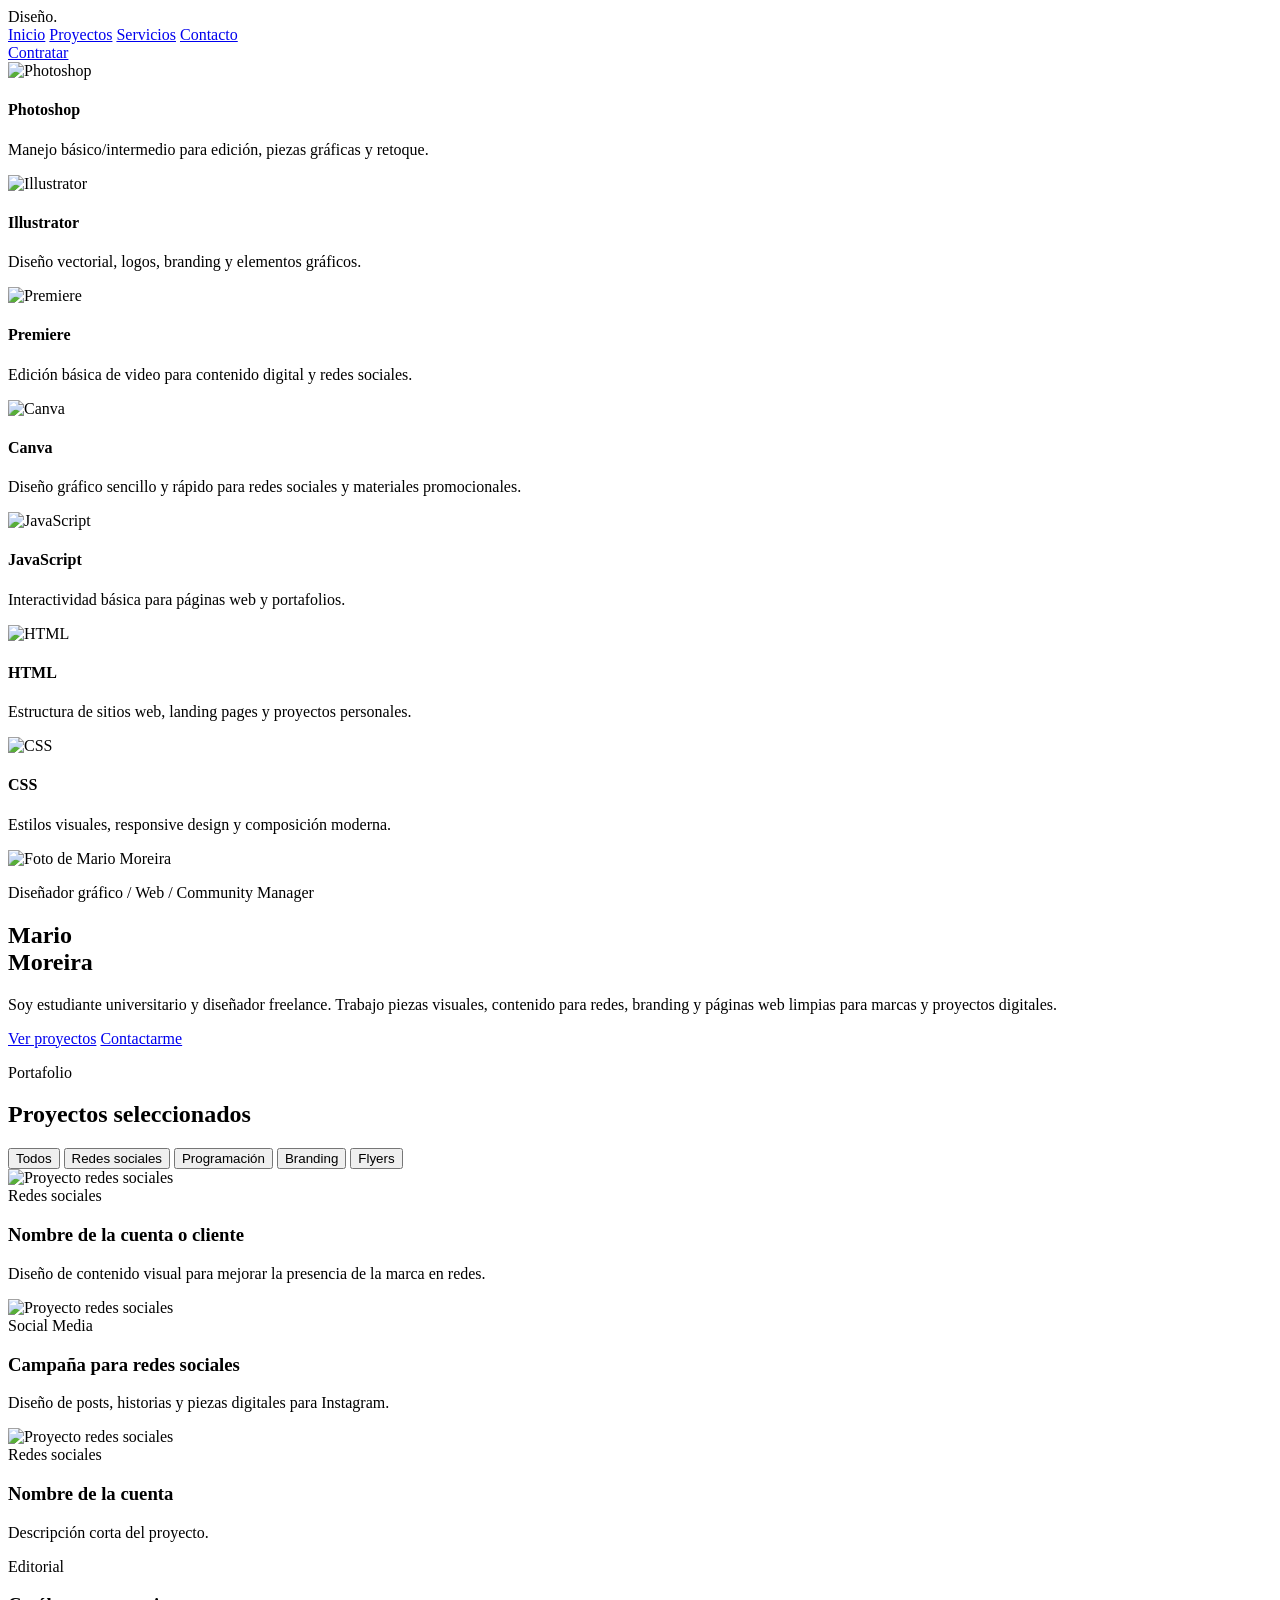
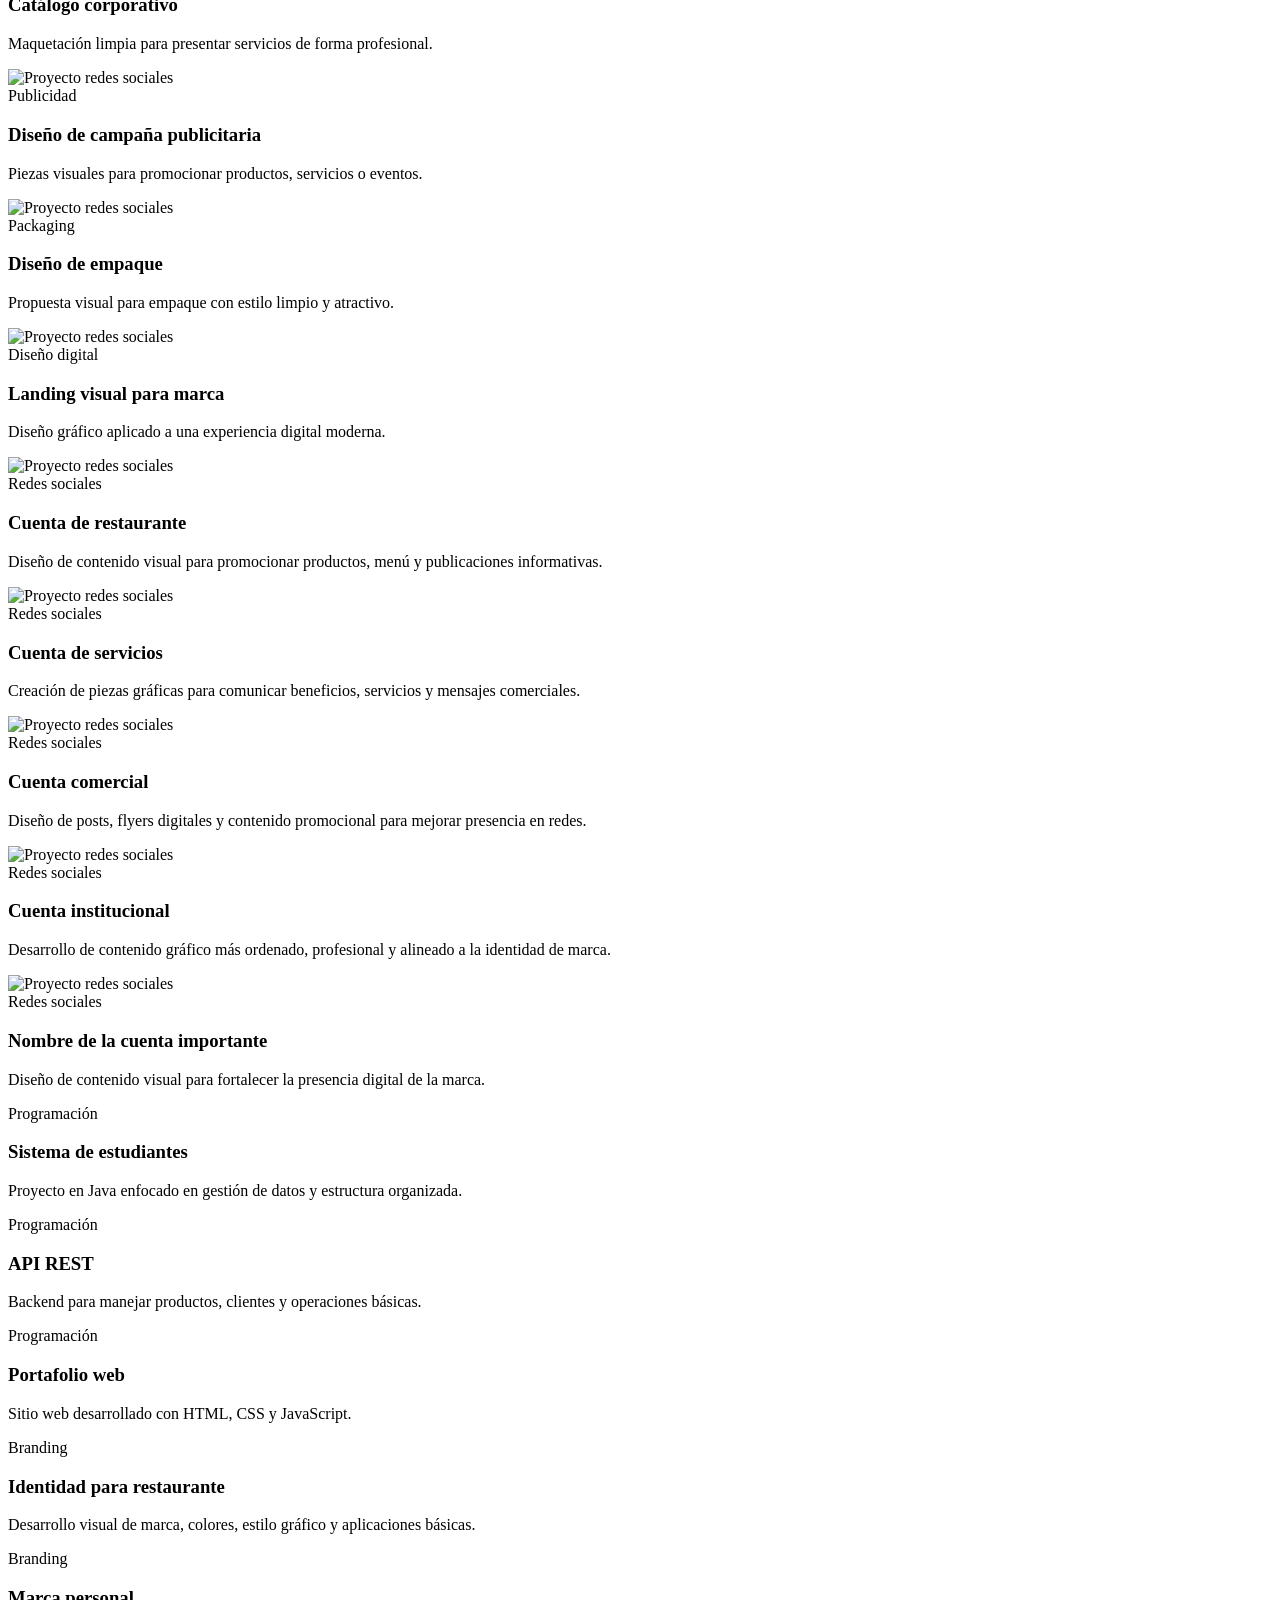
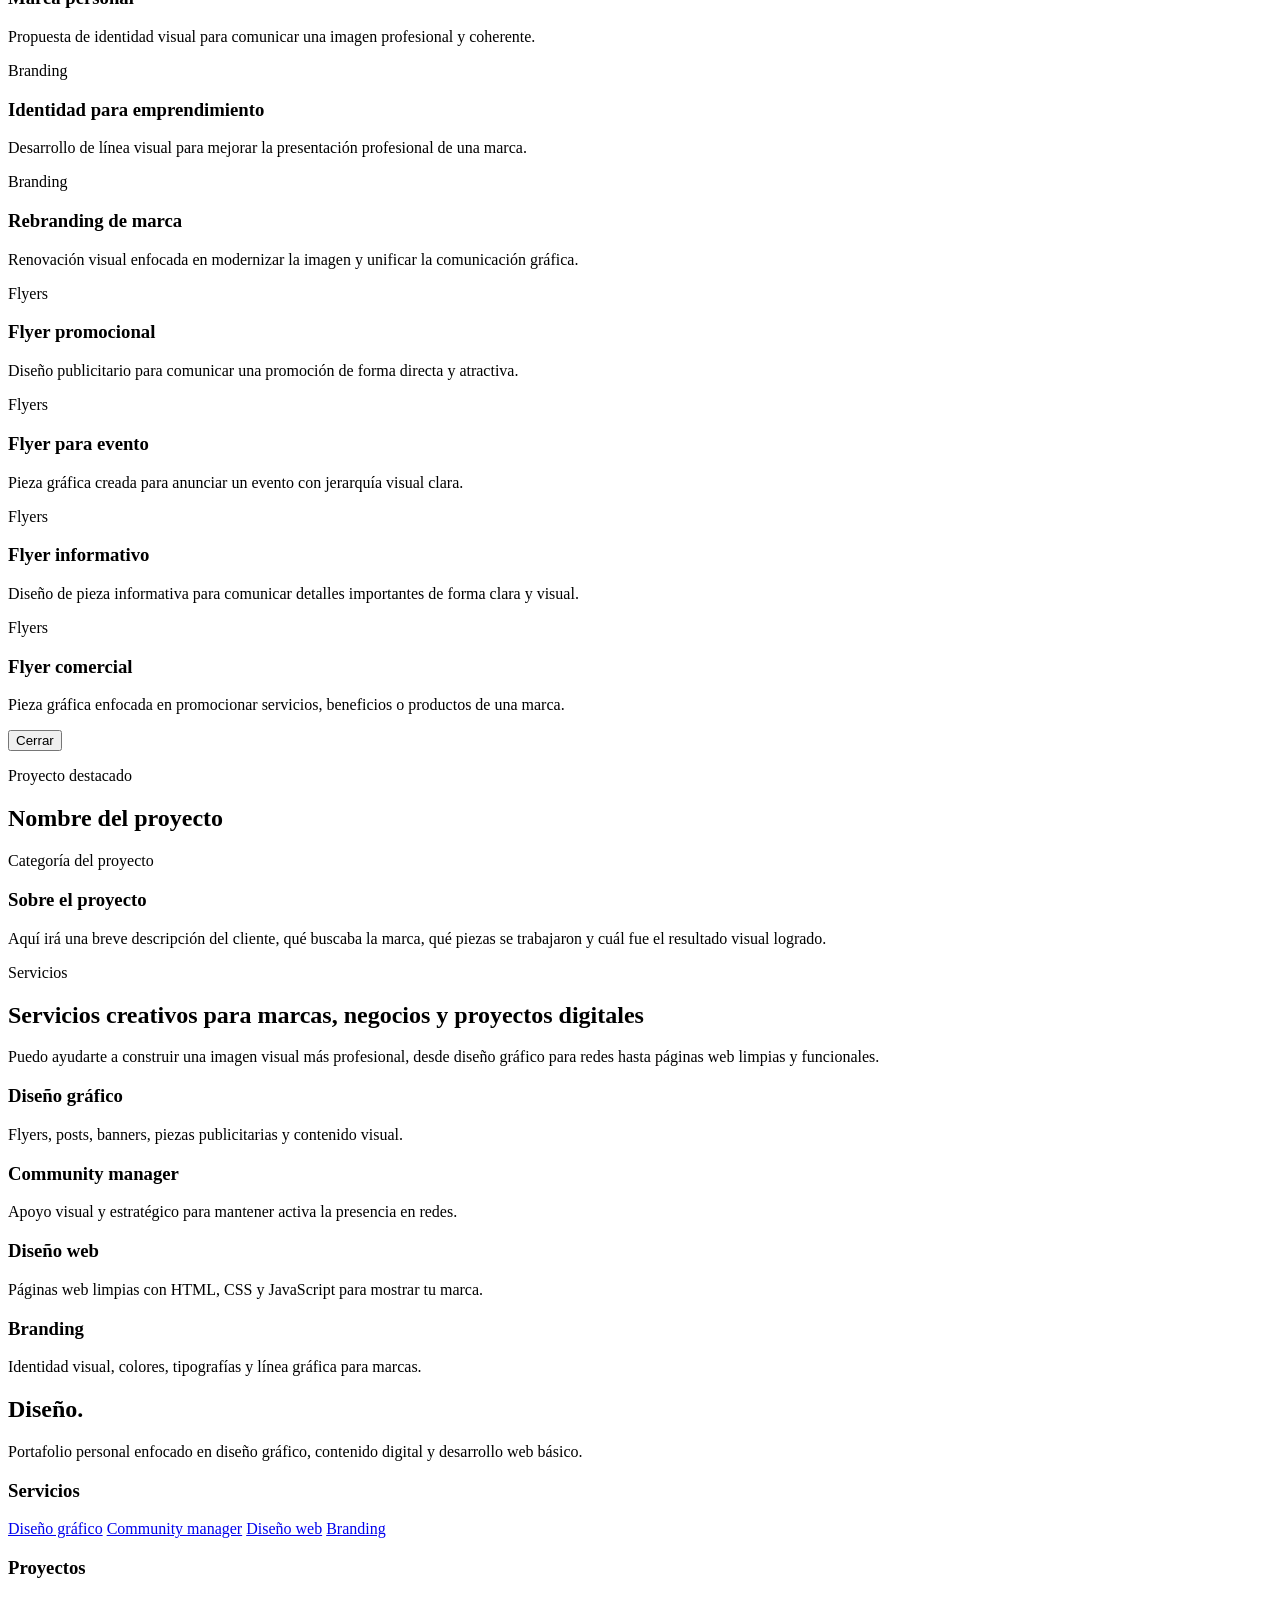
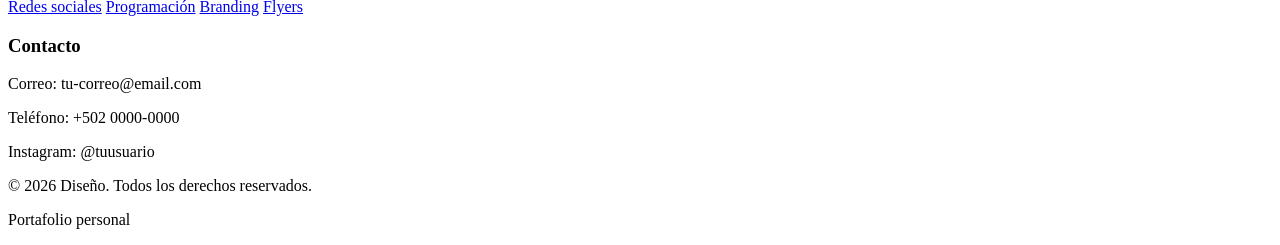
==== index.html @ 8caa77f6 "initial commit" ====
<!DOCTYPE html>
<html lang="es">
<head>
    <meta charset="UTF-8">
    <meta name="viewport" content="width=device-width, initial-scale=1.0">
    <title>Portafolio web</title>

    <!-- Conexión con CSS -->
    <link rel="stylesheet" href="css/style.css">

    <!-- Conexión con JavaScript -->
    <script src="js/script.js" defer></script>
</head>
<body>

   <header class="header">
    <div class="logo">
        Diseño<span>.</span>
    </div>

    <nav class="navbar">
        <a href="#inicio">Inicio</a>
        <a href="#proyectos">Proyectos</a>
        <a href="#servicios">Servicios</a>
        <a href="#contacto">Contacto</a>
    </nav>

    <a href="#contacto" class="header-btn">Contratar</a>
</header>
    </header>

    <main>
      <section class="hero" id="inicio">

    <div class="hero-skills">

        <div class="skill-pill">
            <div class="skill-icon">
    <img src="assets/icons/photoshop_logo.png" alt="Photoshop">
</div>
            <div class="skill-info">
                <h4>Photoshop</h4>
                <p>Manejo básico/intermedio para edición, piezas gráficas y retoque.</p>
            </div>
        </div>

        <div class="skill-pill">
            <div class="skill-icon">
    <img src="assets/icons/logo_illustrator.png" alt="Illustrator">
</div>
            <div class="skill-info">
                <h4>Illustrator</h4>
                <p>Diseño vectorial, logos, branding y elementos gráficos.</p>
            </div>
        </div>

        <div class="skill-pill">
            <div class="skill-icon">
    <img src="assets/icons/premier_pro_logo.png" alt="Premiere">
</div>
            <div class="skill-info">
                <h4>Premiere</h4>
                <p>Edición básica de video para contenido digital y redes sociales.</p>
            </div>
        </div>

        <div class="skill-pill">
            <div class="skill-icon">
    <img src="assets/icons/canva_logo.png" alt="Canva">
</div>
            <div class="skill-info">
                <h4>Canva</h4>
                <p>Diseño gráfico sencillo y rápido para redes sociales y materiales promocionales.</p>
            </div>
        </div>

        <div class="skill-pill">
            <div class="skill-icon">
    <img src="assets/icons/javascript_logo.png" alt="JavaScript">
</div>
            <div class="skill-info">
                <h4>JavaScript</h4>
                <p>Interactividad básica para páginas web y portafolios.</p>
            </div>
        </div>

        <div class="skill-pill">
            <div class="skill-icon">
    <img src="assets/icons/html_logo.png" alt="HTML">
</div>
            <div class="skill-info">
                <h4>HTML</h4>
                <p>Estructura de sitios web, landing pages y proyectos personales.</p>
            </div>
        </div>

        <div class="skill-pill">
            <div class="skill-icon">
    <img src="assets/icons/css_logo.png" alt="CSS">
</div>
            <div class="skill-info">
                <h4>CSS</h4>
                <p>Estilos visuales, responsive design y composición moderna.</p>
            </div>
        </div>

    </div>

    <div class="hero-image-placeholder">
    <img src="assets//icons/images/mario.png" alt="Foto de Mario Moreira" class="hero-photo">
</div>
    </div>

    <div class="hero-content">
        <p class="hero-label">Diseñador gráfico / Web / Community Manager</p>

        <h1>
            Mario <br>
            Moreira
        </h1>

        <p>
            Soy estudiante universitario y diseñador freelance. Trabajo piezas visuales,
            contenido para redes, branding y páginas web limpias para marcas y proyectos digitales.
        </p>

        <div class="hero-buttons">
            <a href="#proyectos" class="btn btn-primary">Ver proyectos</a>
            <a href="#contacto" class="btn btn-secondary">Contactarme</a>
        </div>
    </div>

</section>

        <!-- SECCIÓN DE PROYECTOS -->
         <section class="projects-section" id="proyectos">

    <div class="section-header">
        <p class="section-subtitle">Portafolio</p>
        <h2>Proyectos seleccionados</h2>
    </div>

    <!-- AQUÍ VA EL CINCHO DE FILTROS -->
    <div class="projects-filters">
        <button class="filter-btn active" data-filter="todos">Todos</button>
        <button class="filter-btn" data-filter="redes">Redes sociales</button>
        <button class="filter-btn" data-filter="programacion">Programación</button>
        <button class="filter-btn" data-filter="branding">Branding</button>
        <button class="filter-btn" data-filter="flyers">Flyers</button>
    </div>
        <!-- aquí siguen tus project-card -->
    <div class="projects-grid">

     <article class="project-card" data-category="redes" data-project="proyecto1">
    <div class="project-image">
        <img src="Assets/icons/proyecto1/cover.png" alt="Proyecto redes sociales">
    </div>

    <div class="project-info">
        <span>Redes sociales</span>
        <h3>Nombre de la cuenta o cliente</h3>
        <p>
            Diseño de contenido visual para mejorar la presencia de la marca en redes.
        </p>
    </div>
</article>

        <article class="project-card" data-category="redes" data-project="proyecto2">
            <div class="project-image">
<img src="Assets/icons/proyecto2/cover1.png" alt="Proyecto redes sociales">
            </div>

            <div class="project-info">
                <span>Social Media</span>
                <h3>Campaña para redes sociales</h3>
                <p>
                    Diseño de posts, historias y piezas digitales para Instagram.
                </p>
            </div>
        </article>

        <article class="project-card" data-category="redes" data-project="proyecto3">
            <div class="project-image"> <article class="project-card" data-category="redes" data-project="proyecto3">
    <div class="project-image">
        <img src="Assets/icons/proyecto3/cover.jpeg" alt="Proyecto redes sociales">
    </div>

    <div class="project-info">
        <span>Redes sociales</span>
        <h3>Nombre de la cuenta</h3>
        <p>
            Descripción corta del proyecto.
        </p>
    </div>
</article></div>

            <div class="project-info">
                <span>Editorial</span>
                <h3>Catálogo corporativo</h3>
                <p>
                    Maquetación limpia para presentar servicios de forma profesional.
                </p>
            </div>
        </article>

        <article class="project-card" data-category="redes" data-project="proyecto4">
            <div class="project-image">
                <img src="Assets/icons/proyecto4/cover.png" alt="Proyecto redes sociales">
            </div>

            <div class="project-info">
                <span>Publicidad</span>
                <h3>Diseño de campaña publicitaria</h3>
                <p>
                    Piezas visuales para promocionar productos, servicios o eventos.
                </p>
            </div>
        </article>

        <article class="project-card" data-category="redes" data-project="proyecto5">
            <div class="project-image">
                    <img src="Assets/icons/proyecto5/cover.png" alt="Proyecto redes sociales">
            </div>

            <div class="project-info">
                <span>Packaging</span>
                <h3>Diseño de empaque</h3>
                <p>
                    Propuesta visual para empaque con estilo limpio y atractivo.
                </p>
            </div>
        </article>

        <article class="project-card" data-category="redes" data-project="proyecto6">
            <div class="project-image">
                <img src="Assets/icons/proyecto6/cover.png" alt="Proyecto redes sociales">
            </div>

            <div class="project-info">
                <span>Diseño digital</span>
                <h3>Landing visual para marca</h3>
                <p>
                    Diseño gráfico aplicado a una experiencia digital moderna.
                </p>
            </div>
        </article>
        <!-- MÁS CARDS DE REDES SOCIALES -->

<article class="project-card" data-category="redes" data-project="proyecto14">
    <div class="project-image">
         <img src="Assets/icons/proyecto14/cover.png" alt="Proyecto redes sociales">
    </div>

    <div class="project-info">
        <span>Redes sociales</span>
        <h3>Cuenta de restaurante</h3>
        <p>
            Diseño de contenido visual para promocionar productos, menú y publicaciones informativas.
        </p>
    </div>
</article>

<article class="project-card" data-category="redes" data-project="proyecto15">
    <div class="project-image">
         <img src="Assets/icons/proyecto15/cover.png" alt="Proyecto redes sociales">
    </div>

    <div class="project-info">
        <span>Redes sociales</span>
        <h3>Cuenta de servicios</h3>
        <p>
            Creación de piezas gráficas para comunicar beneficios, servicios y mensajes comerciales.
        </p>
    </div>
</article>

<article class="project-card" data-category="redes" data-project="proyecto16">
    <div class="project-image">
        <img src="Assets/icons/proyecto16/cover.png" alt="Proyecto redes sociales">
    </div>

    <div class="project-info">
        <span>Redes sociales</span>
        <h3>Cuenta comercial</h3>
        <p>
            Diseño de posts, flyers digitales y contenido promocional para mejorar presencia en redes.
        </p>
    </div>
</article>

<article class="project-card" data-category="redes" data-project="proyecto17">
    <div class="project-image">
          <img src="Assets/icons/proyecto17/cover.PNG" alt="Proyecto redes sociales">
    </div>

    <div class="project-info">
        <span>Redes sociales</span>
        <h3>Cuenta institucional</h3>
        <p>
            Desarrollo de contenido gráfico más ordenado, profesional y alineado a la identidad de marca.
        </p>
    </div>
</article>
<article class="project-card" data-category="redes" data-project="proyecto22">
    <div class="project-image">
        <img src="Assets/icons/proyecto22/cover.png" alt="Proyecto redes sociales">
    </div>

    <div class="project-info">
        <span>Redes sociales</span>
        <h3>Nombre de la cuenta importante</h3>
        <p>
            Diseño de contenido visual para fortalecer la presencia digital de la marca.
        </p>
    </div>
</article>
                <!-- AQUÍ VAN LAS CARDS DE PROGRAMACIÓN -->
<article class="project-card" data-category="programacion" data-project="proyecto7">
    <div class="project-image"></div>

    <div class="project-info">
        <span>Programación</span>
        <h3>Sistema de estudiantes</h3>
        <p>
            Proyecto en Java enfocado en gestión de datos y estructura organizada.
        </p>
        
    </div>
</article>

<article class="project-card" data-category="programacion" data-project="proyecto8">
    <div class="project-image"></div>

    <div class="project-info">
        <span>Programación</span>
        <h3>API REST</h3>
        <p>
            Backend para manejar productos, clientes y operaciones básicas.
        </p>
    </div>
</article>
<article class="project-card" data-category="programacion" data-project="proyecto9">
    <div class="project-image"></div>

    <div class="project-info">
        <span>Programación</span>
        <h3>Portafolio web</h3>
        <p>
            Sitio web desarrollado con HTML, CSS y JavaScript.
        </p>
    </div>
</article>
<!-- AQUÍ VAN LAS CARDS DE BRANDING -->

<article class="project-card" data-category="branding" data-project="proyecto10">
    <div class="project-image"></div>

    <div class="project-info">
        <span>Branding</span>
        <h3>Identidad para restaurante</h3>
        <p>
            Desarrollo visual de marca, colores, estilo gráfico y aplicaciones básicas.
        </p>
    </div>
</article>

<article class="project-card" data-category="branding" data-project="proyecto11">
    <div class="project-image"></div>

    <div class="project-info">
        <span>Branding</span>
        <h3>Marca personal</h3>
        <p>
            Propuesta de identidad visual para comunicar una imagen profesional y coherente.
        </p>
    </div>
</article>
<article class="project-card" data-category="branding" data-project="proyecto18">
    <div class="project-image"></div>

    <div class="project-info">
        <span>Branding</span>
        <h3>Identidad para emprendimiento</h3>
        <p>
            Desarrollo de línea visual para mejorar la presentación profesional de una marca.
        </p>
    </div>
</article>

<article class="project-card" data-category="branding" data-project="proyecto19">
    <div class="project-image"></div>

    <div class="project-info">
        <span>Branding</span>
        <h3>Rebranding de marca</h3>
        <p>
            Renovación visual enfocada en modernizar la imagen y unificar la comunicación gráfica.
        </p>
    </div>
</article>
<!-- AQUÍ VAN LAS CARDS DE FLYERS -->
<article class="project-card" data-category="flyers" data-project="proyecto12">
    <div class="project-image"></div>

    <div class="project-info">
        <span>Flyers</span>
        <h3>Flyer promocional</h3>
        <p>
            Diseño publicitario para comunicar una promoción de forma directa y atractiva.
        </p>
    </div>
</article>

<article class="project-card" data-category="flyers" data-project="proyecto13">
    <div class="project-image"></div>

    <div class="project-info">
        <span>Flyers</span>
        <h3>Flyer para evento</h3>
        <p>
            Pieza gráfica creada para anunciar un evento con jerarquía visual clara.
        </p>
    </div>
</article>
<article class="project-card" data-category="flyers" data-project="proyecto20">
    <div class="project-image"></div>

    <div class="project-info">
        <span>Flyers</span>
        <h3>Flyer informativo</h3>
        <p>
            Diseño de pieza informativa para comunicar detalles importantes de forma clara y visual.
        </p>
    </div>
</article>

<article class="project-card" data-category="flyers" data-project="proyecto21">
    <div class="project-image"></div>

    <div class="project-info">
        <span>Flyers</span>
        <h3>Flyer comercial</h3>
        <p>
            Pieza gráfica enfocada en promocionar servicios, beneficios o productos de una marca.
        </p>
    </div>
</article>
    </div>
</section>

<!-- VENTANA EXPANDIDA DEL PROYECTO -->
<section class="project-modal" id="projectModal">

    <div class="modal-content">

        <button class="close-modal" id="closeModal">Cerrar</button>

        <div class="modal-header">
            <p class="section-subtitle">Proyecto destacado</p>
            <h2 id="modalTitle">Nombre del proyecto</h2>
            <p id="modalCategory">Categoría del proyecto</p>
        </div>

        <div class="modal-description">
            <h3>Sobre el proyecto</h3>
            <p id="modalText">
                Aquí irá una breve descripción del cliente, qué buscaba la marca,
                qué piezas se trabajaron y cuál fue el resultado visual logrado.
            </p>
        </div>

       <div class="modal-gallery" id="modalGallery"></div>

    </div>

</section>
<!-- SECCIÓN SERVICIOS -->
<section class="services-section" id="servicios">

    <div class="services-content">
        <p class="section-subtitle">Servicios</p>

        <h2>
            Servicios creativos para marcas,
            negocios y proyectos digitales
        </h2>

        <p class="services-description">
            Puedo ayudarte a construir una imagen visual más profesional,
            desde diseño gráfico para redes hasta páginas web limpias y funcionales.
        </p>

        <div class="services-list">

            <div class="service-option">
                <h3>Diseño gráfico</h3>
                <p>Flyers, posts, banners, piezas publicitarias y contenido visual.</p>
            </div>

            <div class="service-option">
                <h3>Community manager</h3>
                <p>Apoyo visual y estratégico para mantener activa la presencia en redes.</p>
            </div>

            <div class="service-option">
                <h3>Diseño web</h3>
                <p>Páginas web limpias con HTML, CSS y JavaScript para mostrar tu marca.</p>
            </div>

            <div class="service-option">
                <h3>Branding</h3>
                <p>Identidad visual, colores, tipografías y línea gráfica para marcas.</p>
            </div>

        </div>

    </div>

</section>
    </main>

<!-- FOOTER / CONTACTO -->
<footer class="footer" id="contacto">

    <div class="footer-content">

        <div class="footer-brand">
            <h2>Diseño<span>.</span></h2>
            <p>
                Portafolio personal enfocado en diseño gráfico,
                contenido digital y desarrollo web básico.
            </p>
        </div>

        <div class="footer-column">
            <h3>Servicios</h3>
            <a href="#servicios">Diseño gráfico</a>
            <a href="#servicios">Community manager</a>
            <a href="#servicios">Diseño web</a>
            <a href="#servicios">Branding</a>
        </div>

        <div class="footer-column">
            <h3>Proyectos</h3>
            <a href="#proyectos">Redes sociales</a>
            <a href="#proyectos">Programación</a>
            <a href="#proyectos">Branding</a>
            <a href="#proyectos">Flyers</a>
        </div>

        <div class="footer-column">
            <h3>Contacto</h3>
            <p>Correo: tu-correo@email.com</p>
            <p>Teléfono: +502 0000-0000</p>
            <p>Instagram: @tuusuario</p>
        </div>

    </div>

    <div class="footer-bottom">
        <p>© 2026 Diseño. Todos los derechos reservados.</p>
        <p>Portafolio personal</p>
    </div>

</footer>
</body>
</html>
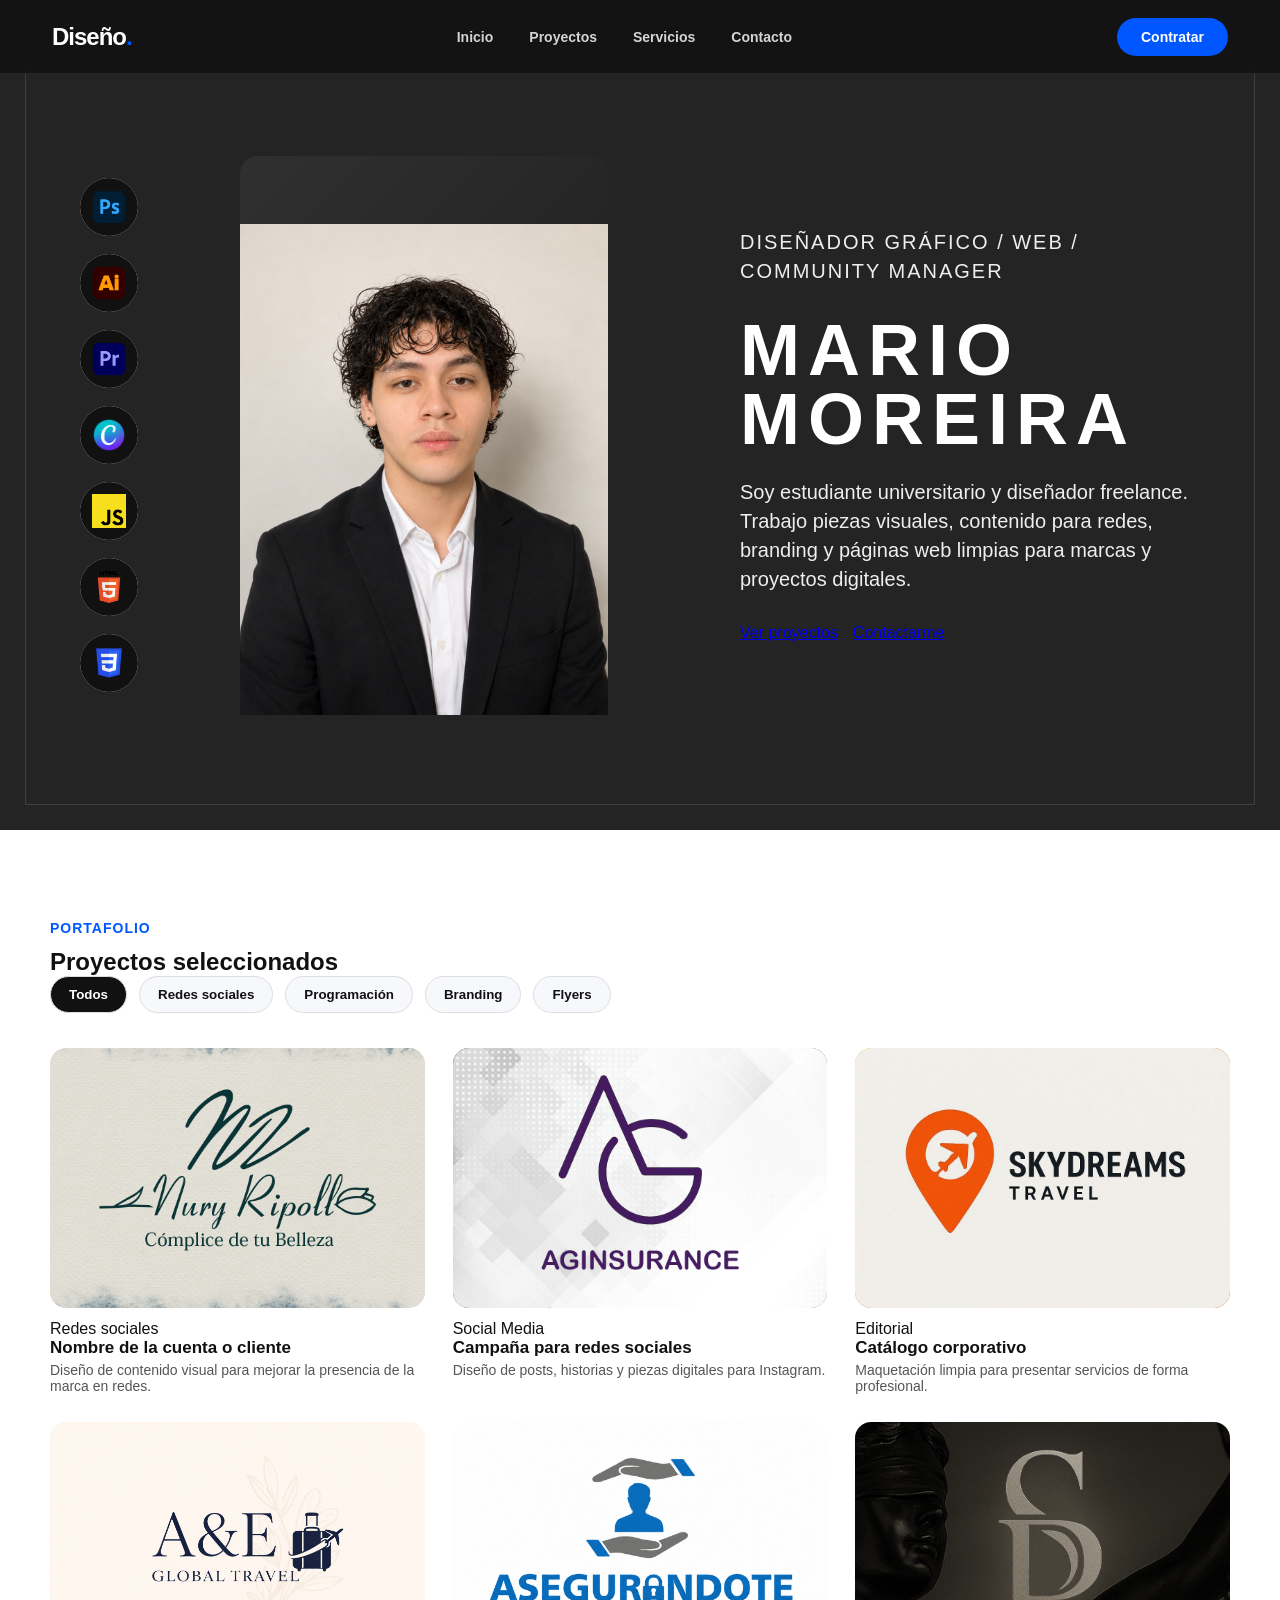
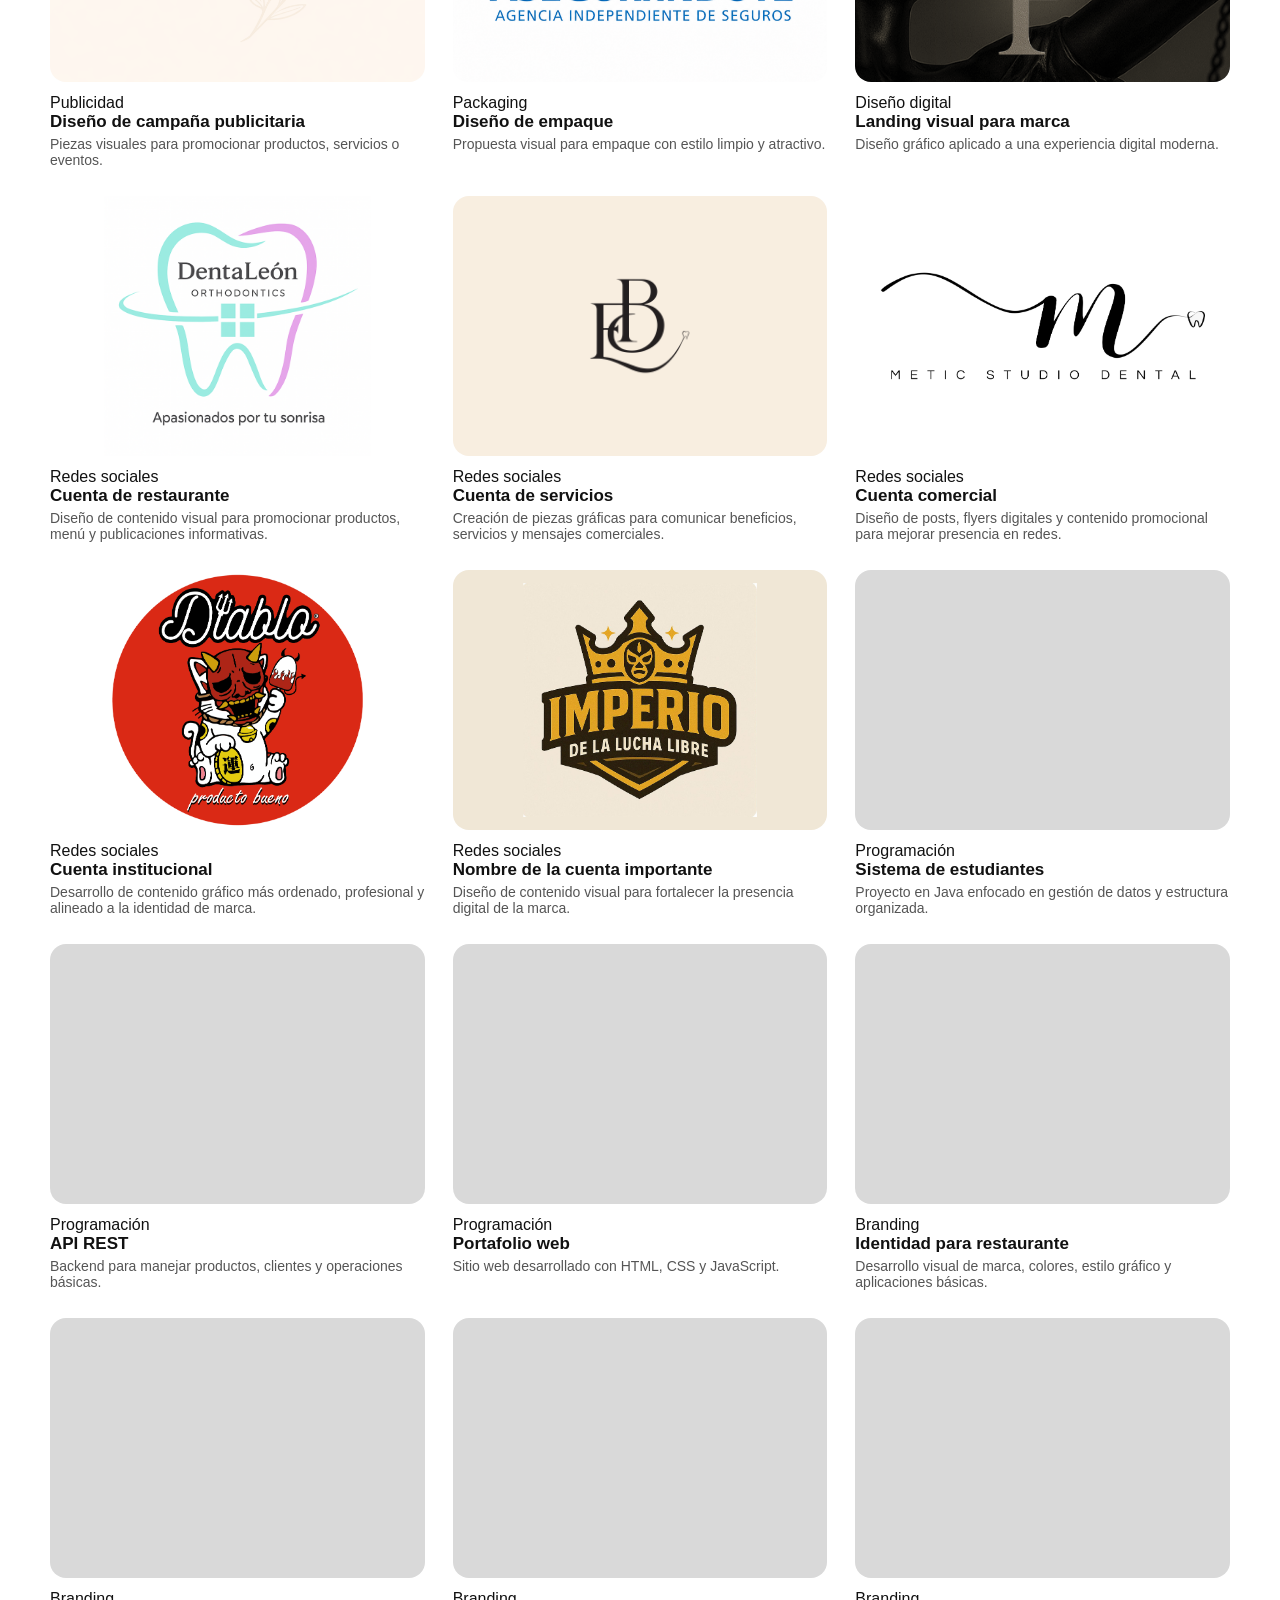
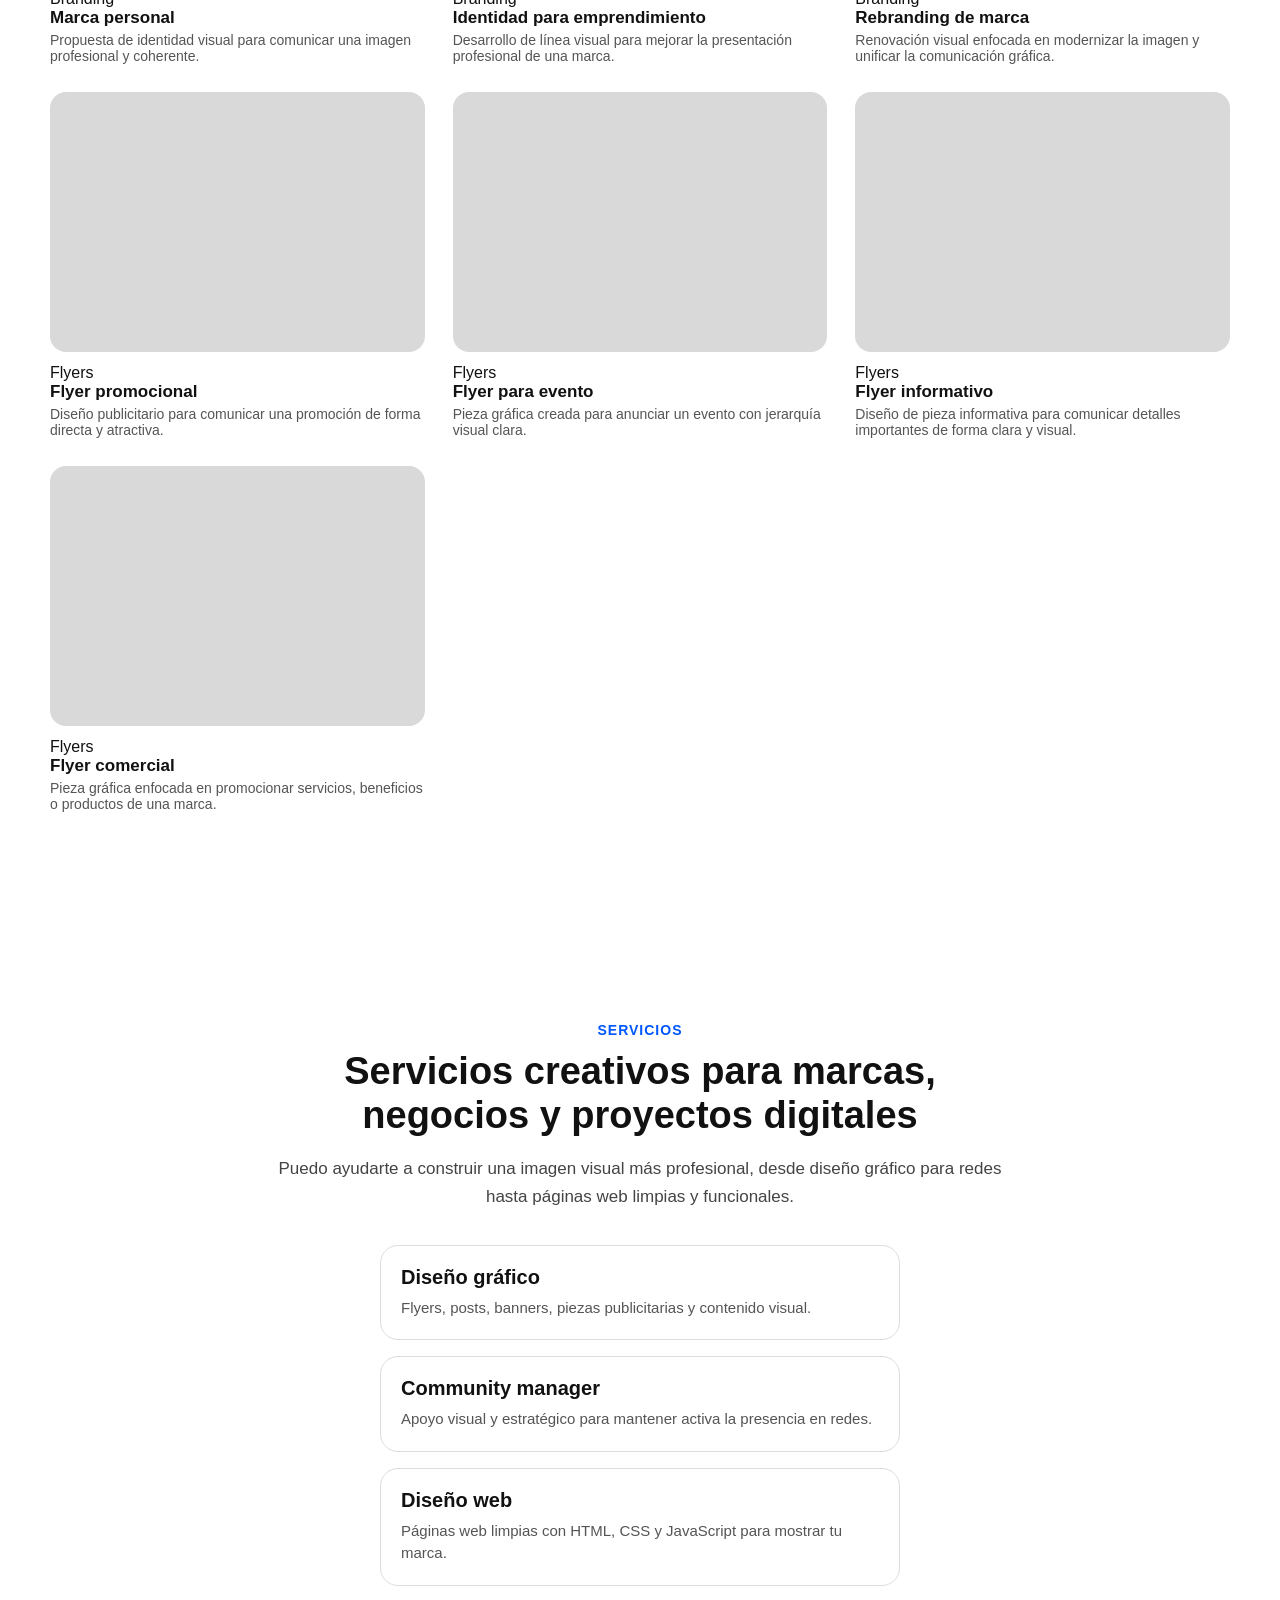
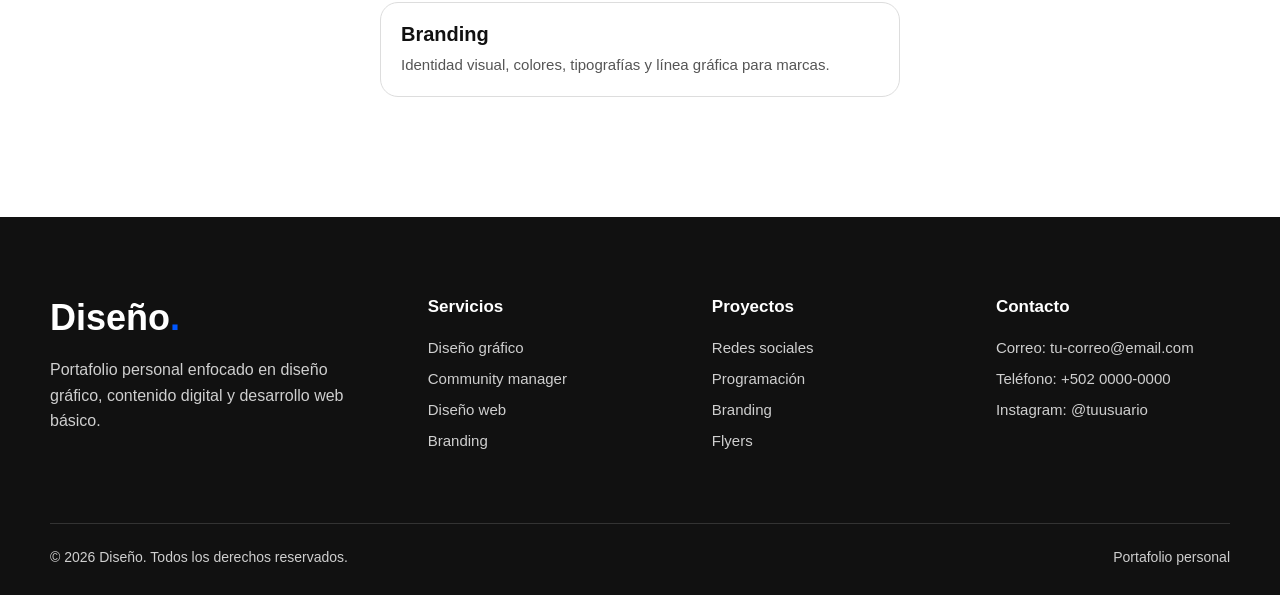
==== commit 42c76402: "Corregir rutas de Assets en index.html" ====
--- a/index.html
+++ b/index.html
@@ -36,7 +36,7 @@
 
         <div class="skill-pill">
             <div class="skill-icon">
-    <img src="assets/icons/photoshop_logo.png" alt="Photoshop">
+    <img src="Assets/icons/photoshop_logo.png" alt="Photoshop">
 </div>
             <div class="skill-info">
                 <h4>Photoshop</h4>
@@ -46,7 +46,7 @@
 
         <div class="skill-pill">
             <div class="skill-icon">
-    <img src="assets/icons/logo_illustrator.png" alt="Illustrator">
+    <img src="Assets/icons/logo_illustrator.png" alt="Illustrator">
 </div>
             <div class="skill-info">
                 <h4>Illustrator</h4>
@@ -56,7 +56,7 @@
 
         <div class="skill-pill">
             <div class="skill-icon">
-    <img src="assets/icons/premier_pro_logo.png" alt="Premiere">
+    <img src="Assets/icons/premier_pro_logo.png" alt="Premiere">
 </div>
             <div class="skill-info">
                 <h4>Premiere</h4>
@@ -66,7 +66,7 @@
 
         <div class="skill-pill">
             <div class="skill-icon">
-    <img src="assets/icons/canva_logo.png" alt="Canva">
+    <img src="Assets/icons/canva_logo.png" alt="Canva">
 </div>
             <div class="skill-info">
                 <h4>Canva</h4>
@@ -76,7 +76,7 @@
 
         <div class="skill-pill">
             <div class="skill-icon">
-    <img src="assets/icons/javascript_logo.png" alt="JavaScript">
+    <img src="Assets/icons/javascript_logo.png" alt="JavaScript">
 </div>
             <div class="skill-info">
                 <h4>JavaScript</h4>
@@ -86,7 +86,7 @@
 
         <div class="skill-pill">
             <div class="skill-icon">
-    <img src="assets/icons/html_logo.png" alt="HTML">
+    <img src="Assets/icons/html_logo.png" alt="HTML">
 </div>
             <div class="skill-info">
                 <h4>HTML</h4>
@@ -96,7 +96,7 @@
 
         <div class="skill-pill">
             <div class="skill-icon">
-    <img src="assets/icons/css_logo.png" alt="CSS">
+    <img src="Assets/icons/css_logo.png" alt="CSS">
 </div>
             <div class="skill-info">
                 <h4>CSS</h4>
@@ -107,7 +107,7 @@
     </div>
 
     <div class="hero-image-placeholder">
-    <img src="assets//icons/images/mario.png" alt="Foto de Mario Moreira" class="hero-photo">
+    <img src="Assets/icons/images/mario.png" alt="Foto de Mario Moreira" class="hero-photo">
 </div>
     </div>
 
--- a/css/style.css
+++ b/css/style.css
@@ -0,0 +1,886 @@
+* {
+    margin: 0;
+    padding: 0;
+    box-sizing: border-box;
+}
+
+body {
+    font-family: Arial, Helvetica, sans-serif;
+    background-color: #f7f8fb;
+    color: #111111;
+}
+
+/* HEADER */
+
+.header {
+    width: 100%;
+    height: 74px;
+
+    position: fixed;
+    top: 0;
+    left: 0;
+    z-index: 1000;
+
+    display: flex;
+    align-items: center;
+    justify-content: space-between;
+
+    padding: 0 52px;
+
+    background-color: rgba(17, 17, 17, 0.82);
+    backdrop-filter: blur(14px);
+    border-bottom: 1px solid rgba(255, 255, 255, 0.08);
+}
+
+.logo {
+    font-size: 24px;
+    font-weight: 900;
+    color: #ffffff;
+    letter-spacing: -1px;
+}
+
+.logo span {
+    color: #0057ff;
+}
+
+.navbar {
+    display: flex;
+    align-items: center;
+    gap: 36px;
+}
+
+.navbar a {
+    text-decoration: none;
+    color: #ffffff;
+    font-size: 14px;
+    font-weight: 700;
+    opacity: 0.82;
+    transition: 0.25s ease;
+}
+
+.navbar a:hover {
+    opacity: 1;
+    color: #0057ff;
+}
+
+.header-btn {
+    text-decoration: none;
+    background-color: #0057ff;
+    color: white;
+
+    padding: 11px 24px;
+    border-radius: 999px;
+
+    font-size: 14px;
+    font-weight: 800;
+
+    transition: 0.25s ease;
+}
+
+.header-btn:hover {
+    background-color: #ffffff;
+    color: #111111;
+}
+
+/* HERO SECTION */
+
+.hero {
+    min-height: calc(100vh - 70px);
+    background-color: #242424;
+    color: white;
+
+    display: grid;
+    grid-template-columns: 120px 1fr 1fr;
+    align-items: center;
+    gap: 40px;
+
+    padding: 110px 80px 70px;
+    position: relative;
+    overflow: hidden;
+}
+
+.hero::before {
+    content: "";
+    position: absolute;
+    inset: 25px;
+    border: 1px solid rgba(255, 255, 255, 0.12);
+    pointer-events: none;
+}
+
+.hero-skills {
+    display: flex;
+    flex-direction: column;
+    gap: 18px;
+    z-index: 10;
+    position: relative;
+}
+
+.skill-pill {
+    width: 58px;
+    height: 58px;
+    border-radius: 40px;
+    background-color: #8b8b8b;
+
+    display: flex;
+    align-items: center;
+    overflow: hidden;
+
+    transition: 0.35s ease;
+    cursor: pointer;
+
+    position: relative;
+    z-index: 20;
+}
+
+.skill-pill:hover {
+    width: 340px;
+    height: 58px;
+    background-color: #9a9a9a;
+}
+
+.skill-icon {
+    min-width: 58px;
+    height: 58px;
+    border-radius: 50%;
+
+    display: flex;
+    align-items: center;
+    justify-content: center;
+
+    background-color: #1b1b1b;
+    color: #0057ff;
+    font-weight: 900;
+    font-size: 17px;
+}
+
+.skill-info {
+    width: 250px;
+    height: 58px;
+    padding: 0 16px;
+
+    display: flex;
+    flex-direction: column;
+    justify-content: center;
+
+    opacity: 0;
+    transition: 0.25s ease;
+}
+
+.skill-pill:hover .skill-info {
+    opacity: 1;
+}
+
+
+.skill-info h4 {
+    font-size: 13px;
+    margin-bottom: 2px;
+    color: white;
+    line-height: 1;
+}
+
+.skill-info p {
+    font-size: 11px;
+    color: #eeeeee;
+    line-height: 1.15;
+    margin: 0;
+
+    display: -webkit-box;
+    line-clamp: 2;
+    -webkit-line-clamp: 2;
+    -webkit-box-orient: vertical;
+    overflow: hidden;
+}
+
+.hero-image-box {
+    z-index: 1;
+    height: 560px;
+    display: flex;
+    align-items: flex-end;
+    justify-content: center;
+    border-left: 2px solid rgba(255, 255, 255, 0.25);
+    border-right: 2px solid rgba(255, 255, 255, 0.25);
+}
+
+.hero-image-placeholder {
+    width: 80%;
+    height: 86%;
+    background: linear-gradient(135deg, #303030, #181818);
+    border-radius: 18px 18px 0 0;
+
+    display: flex;
+    align-items: flex-end;
+    justify-content: center;
+
+    overflow: hidden;
+    position: relative;
+}
+
+.hero-photo {
+    width: 100%;
+    height: 100%;
+    object-fit: contain;
+    object-position: bottom center;
+    display: block;
+}
+
+.hero-content {
+    z-index: 2;
+    max-width: 620px;
+}
+
+.hero-label {
+    color: #cfcfcf;
+    font-size: 14px;
+    letter-spacing: 2px;
+    text-transform: uppercase;
+    margin-bottom: 18px;
+}
+
+.hero h1 {
+    font-size: 72px;
+    line-height: 0.95;
+    letter-spacing: 8px;
+    text-transform: uppercase;
+    margin-bottom: 25px;
+}
+
+.hero-content p {
+    color: #eeeeee;
+    font-size: 20px;
+    line-height: 1.45;
+    margin-bottom: 30px;
+}
+
+.hero-buttons {
+    display: flex;
+    gap: 15px;
+}
+/* PROJECTS SECTION */
+
+.projects-section {
+    background-color: #ffffff;
+    padding: 90px 50px;
+}
+
+.projects-header {
+    max-width: 1200px;
+    margin: 0 auto 35px;
+}
+
+.section-subtitle {
+    color: #0057ff;
+    font-size: 14px;
+    font-weight: 800;
+    text-transform: uppercase;
+    letter-spacing: 1px;
+    margin-bottom: 12px;
+}
+
+.projects-header h2 {
+    font-size: 52px;
+    line-height: 1;
+    letter-spacing: -2px;
+    margin-bottom: 18px;
+}
+
+.section-description {
+    max-width: 650px;
+    color: #555;
+    font-size: 18px;
+    line-height: 1.5;
+}
+
+/* FILTROS */
+
+.projects-filters {
+    max-width: 1200px;
+    margin: 0 auto 35px;
+
+    display: flex;
+    gap: 12px;
+    flex-wrap: wrap;
+}
+
+.filter-btn {
+    border: 1px solid #dddddd;
+    background-color: #f7f8fb;
+    color: #111;
+    padding: 10px 18px;
+    border-radius: 25px;
+    font-weight: 700;
+    cursor: pointer;
+}
+
+.filter-btn.active {
+    background-color: #111;
+    color: white;
+}
+
+/* GRID TIPO BEHANCE */
+
+.projects-grid {
+    max-width: 1200px;
+    margin: 0 auto;
+
+    display: grid;
+    grid-template-columns: repeat(3, 1fr);
+    gap: 28px;
+}
+
+.project-card {
+    cursor: pointer;
+}
+
+.project-image {
+    overflow: hidden;
+}
+
+.project-image img {
+    width: 100%;
+    height: 100%;
+    object-fit: cover;
+    display: block;
+}
+
+/* Fondos temporales para simular imágenes */
+.project-card:nth-child(1) .project-image {
+    background: linear-gradient(135deg, #0057ff, #ff6b35);
+}
+
+.project-card:nth-child(2) .project-image {
+    background: linear-gradient(135deg, #111111, #777777);
+}
+
+.project-card:nth-child(3) .project-image {
+    background: linear-gradient(135deg, #f2c94c, #eb5757);
+}
+
+.project-card:nth-child(4) .project-image {
+    background: linear-gradient(135deg, #27ae60, #2f80ed);
+}
+
+.project-card:nth-child(5) .project-image {
+    background: linear-gradient(135deg, #bb6bd9, #f2994a);
+}
+
+.project-card:nth-child(6) .project-image {
+    background: linear-gradient(135deg, #222222, #0057ff);
+}
+
+.project-card:hover .project-image {
+    transform: translateY(-6px);
+    box-shadow: 0 18px 35px rgba(0, 0, 0, 0.18);
+}
+
+.project-info h3 {
+    font-size: 17px;
+    margin-bottom: 4px;
+}
+
+.project-info p {
+    color: #555;
+    font-size: 14px;
+}
+
+/* MODAL / PROYECTO EXPANDIDO */
+
+.project-modal {
+    display: none;
+    position: fixed;
+    z-index: 1000;
+
+    top: 0;
+    left: 0;
+    width: 100%;
+    height: 100%;
+
+    background-color: rgba(0, 0, 0, 0.75);
+    overflow-y: auto;
+    padding: 40px 20px;
+}
+
+.project-modal.active {
+    display: block;
+}
+
+.modal-content {
+    background-color: #ffffff;
+    max-width: 1050px;
+    margin: 0 auto;
+    border-radius: 22px;
+    padding: 45px;
+}
+
+.close-modal {
+    border: none;
+    background-color: #111;
+    color: white;
+    padding: 10px 18px;
+    border-radius: 20px;
+    font-weight: 700;
+    cursor: pointer;
+    margin-bottom: 35px;
+}
+
+.modal-header h2 {
+    font-size: 48px;
+    letter-spacing: -2px;
+    margin-bottom: 10px;
+}
+
+.modal-header p {
+    color: #555;
+    font-size: 17px;
+}
+
+.modal-description {
+    margin: 40px 0;
+}
+
+.modal-description h3 {
+    font-size: 24px;
+    margin-bottom: 12px;
+}
+
+.modal-description p {
+    color: #444;
+    font-size: 17px;
+    line-height: 1.6;
+}
+
+.modal-gallery {
+    display: grid;
+    grid-template-columns: repeat(2, 1fr);
+    gap: 22px;
+}
+
+.gallery-item {
+    height: 340px;
+    background-color: #e5e5e5;
+    border-radius: 18px;
+}
+
+.gallery-item:nth-child(1) {
+    background: linear-gradient(135deg, #0057ff, #ff6b35);
+}
+
+.gallery-item:nth-child(2) {
+    background: linear-gradient(135deg, #111111, #777777);
+}
+
+.gallery-item:nth-child(3) {
+    background: linear-gradient(135deg, #f2c94c, #eb5757);
+}
+
+.gallery-item:nth-child(4) {
+    background: linear-gradient(135deg, #27ae60, #2f80ed);
+}
+/* SERVICES SECTION */
+
+.services-section {
+    background-color: #ffffff;
+    padding: 120px 20px;
+    text-align: center;
+}
+
+.services-content {
+    max-width: 760px;
+    margin: 0 auto;
+}
+
+.services-content h2 {
+    font-size: 38px;
+    line-height: 1.15;
+    margin-bottom: 18px;
+}
+
+.services-description {
+    color: #444;
+    font-size: 17px;
+    line-height: 1.6;
+    margin-bottom: 35px;
+}
+
+.services-list {
+    display: grid;
+    gap: 16px;
+    max-width: 520px;
+    margin: 0 auto;
+}
+
+.service-option {
+    border: 1px solid #dddddd;
+    border-radius: 18px;
+    padding: 20px;
+    text-align: left;
+    background-color: #ffffff;
+    transition: 0.3s ease;
+}
+
+.service-option:hover {
+    transform: translateY(-4px);
+    box-shadow: 0 14px 35px rgba(0, 0, 0, 0.08);
+}
+
+.service-option h3 {
+    font-size: 20px;
+    margin-bottom: 8px;
+}
+
+.service-option p {
+    color: #555;
+    font-size: 15px;
+    line-height: 1.5;
+}
+
+
+/* FOOTER */
+
+.footer {
+    background-color: #111111;
+    color: #ffffff;
+    padding: 80px 50px 30px;
+}
+
+.footer-content {
+    max-width: 1200px;
+    margin: 0 auto;
+
+    display: grid;
+    grid-template-columns: 1.4fr 1fr 1fr 1fr;
+    gap: 50px;
+}
+
+.footer-brand h2 {
+    font-size: 36px;
+    margin-bottom: 18px;
+}
+
+.footer-brand h2 span {
+    color: #0057ff;
+}
+
+.footer-brand p {
+    color: #cfcfcf;
+    line-height: 1.6;
+    max-width: 330px;
+}
+
+.footer-column h3 {
+    font-size: 17px;
+    margin-bottom: 22px;
+}
+
+.footer-column a,
+.footer-column p {
+    display: block;
+    color: #cfcfcf;
+    text-decoration: none;
+    margin-bottom: 14px;
+    font-size: 15px;
+}
+
+.footer-column a:hover {
+    color: #ffffff;
+}
+
+.footer-bottom {
+    max-width: 1200px;
+    margin: 60px auto 0;
+    padding-top: 25px;
+    border-top: 1px solid #333333;
+
+    display: flex;
+    justify-content: space-between;
+    gap: 20px;
+}
+
+.footer-bottom p {
+    color: #cfcfcf;
+    font-size: 14px;
+}
+/* AJUSTE FINAL DE ICONOS DEL HERO */
+
+.skill-icon {
+    min-width: 58px;
+    width: 58px;
+    height: 58px;
+    border-radius: 50%;
+
+    display: flex;
+    align-items: center;
+    justify-content: center;
+
+    background-color: #111111;
+    overflow: hidden;
+    flex-shrink: 0;
+}
+
+.skill-icon img {
+    width: auto !important;
+    height: auto !important;
+    max-width: 34px;
+    max-height: 34px;
+    object-fit: contain;
+    display: block;
+}
+/* ============================= */
+/* FIX FINAL HERO ICONS */
+/* ============================= */
+
+.hero-skills {
+    display: flex;
+    flex-direction: column;
+    gap: 18px;
+    z-index: 10;
+    position: relative;
+}
+
+.skill-pill {
+    width: 58px;
+    height: 58px;
+    border-radius: 40px;
+    background-color: #8b8b8b;
+
+    display: flex;
+    align-items: center;
+    overflow: hidden;
+
+    transition: 0.35s ease;
+    cursor: pointer;
+
+    position: relative;
+    z-index: 20;
+}
+
+.skill-pill:hover {
+    width: 340px;
+    height: 58px;
+    background-color: #9a9a9a;
+}
+
+.skill-icon {
+    min-width: 58px;
+    width: 58px;
+    height: 58px;
+    border-radius: 50%;
+
+    display: flex;
+    align-items: center;
+    justify-content: center;
+
+    background-color: #111111;
+    overflow: hidden;
+    flex-shrink: 0;
+}
+
+.skill-icon img {
+    width: auto !important;
+    height: auto !important;
+    max-width: 34px;
+    max-height: 34px;
+    object-fit: contain;
+    display: block;
+}
+
+.skill-info {
+    width: 250px;
+    height: 58px;
+    padding: 0 16px;
+
+    display: flex;
+    flex-direction: column;
+    justify-content: center;
+
+    opacity: 0;
+    transition: 0.25s ease;
+}
+
+.skill-pill:hover .skill-info {
+    opacity: 1;
+}
+
+.skill-info h4 {
+    font-size: 13px;
+    margin-bottom: 2px;
+    color: white;
+    line-height: 1;
+}
+
+.skill-info p {
+    font-size: 11px;
+    color: #eeeeee;
+    line-height: 1.15;
+    margin: 0;
+
+    display: -webkit-box;
+    line-clamp: 2;
+    -webkit-line-clamp: 2;
+    -webkit-box-orient: vertical;
+    overflow: hidden;
+}
+
+
+/* ============================= */
+/* FIX FINAL PROJECT CARDS */
+/* ============================= */
+
+.projects-grid {
+    max-width: 1200px;
+    margin: 0 auto;
+
+    display: grid;
+    grid-template-columns: repeat(3, 1fr);
+    gap: 28px;
+}
+
+.project-card {
+    cursor: pointer;
+    display: block;
+}
+
+.project-image {
+    width: 100%;
+    height: 260px;
+    background-color: #d9d9d9;
+    border-radius: 16px;
+    margin-bottom: 12px;
+    overflow: hidden;
+
+    transition: transform 0.3s ease, box-shadow 0.3s ease;
+}
+
+.project-card:hover .project-image {
+    transform: translateY(-6px);
+    box-shadow: 0 18px 35px rgba(0, 0, 0, 0.18);
+}
+
+.project-image img {
+    width: 100%;
+    height: 100%;
+    object-fit: cover;
+    display: block;
+}
+
+
+/* ============================= */
+/* FIX FINAL MODAL GALLERY */
+/* ============================= */
+
+.modal-gallery {
+    display: grid;
+    grid-template-columns: repeat(2, 1fr);
+    gap: 22px;
+    align-items: start;
+}
+
+.gallery-image {
+    width: 100%;
+    height: auto;
+    max-height: 520px;
+    object-fit: contain;
+    border-radius: 18px;
+    display: block;
+}
+/* FIX DEFINITIVO GRID DE PROYECTOS */
+
+.projects-section {
+    width: 100%;
+    padding: 90px 50px;
+}
+
+.projects-grid {
+    width: 100%;
+    max-width: 1200px;
+    margin: 0 auto;
+
+    display: grid;
+    grid-template-columns: repeat(3, minmax(0, 1fr));
+    gap: 28px;
+    align-items: start;
+}
+
+.project-card {
+    width: 100%;
+    min-width: 0;
+    display: block;
+    cursor: pointer;
+}
+
+.project-image {
+    width: 100%;
+    height: 260px;
+    border-radius: 16px;
+    overflow: hidden;
+    background-color: #d9d9d9;
+    margin-bottom: 12px;
+}
+
+.project-image img {
+    width: 100%;
+    height: 100%;
+    object-fit: cover;
+    object-position: center;
+    display: block;
+}
+
+.project-info {
+    width: 100%;
+}
+
+.project-info span,
+.project-info h3,
+.project-info p {
+    max-width: 100%;
+}
+/* FIX DEFINITIVO GRID DE PROYECTOS */
+
+.projects-section {
+    width: 100%;
+    padding: 90px 50px;
+}
+
+.projects-grid {
+    width: 100%;
+    max-width: 1200px;
+    margin: 0 auto;
+
+    display: grid;
+    grid-template-columns: repeat(3, minmax(0, 1fr));
+    gap: 28px;
+    align-items: start;
+}
+
+.project-card {
+    width: 100%;
+    min-width: 0;
+    display: block;
+    cursor: pointer;
+}
+
+.project-image {
+    width: 100%;
+    height: 260px;
+    border-radius: 16px;
+    overflow: hidden;
+    background-color: #d9d9d9;
+    margin-bottom: 12px;
+}
+
+.project-image img {
+    width: 100%;
+    height: 100%;
+    object-fit: cover;
+    object-position: center;
+    display: block;
+}
+
+.project-info {
+    width: 100%;
+}
+
+.project-info span,
+.project-info h3,
+.project-info p {
+    max-width: 100%;
+}
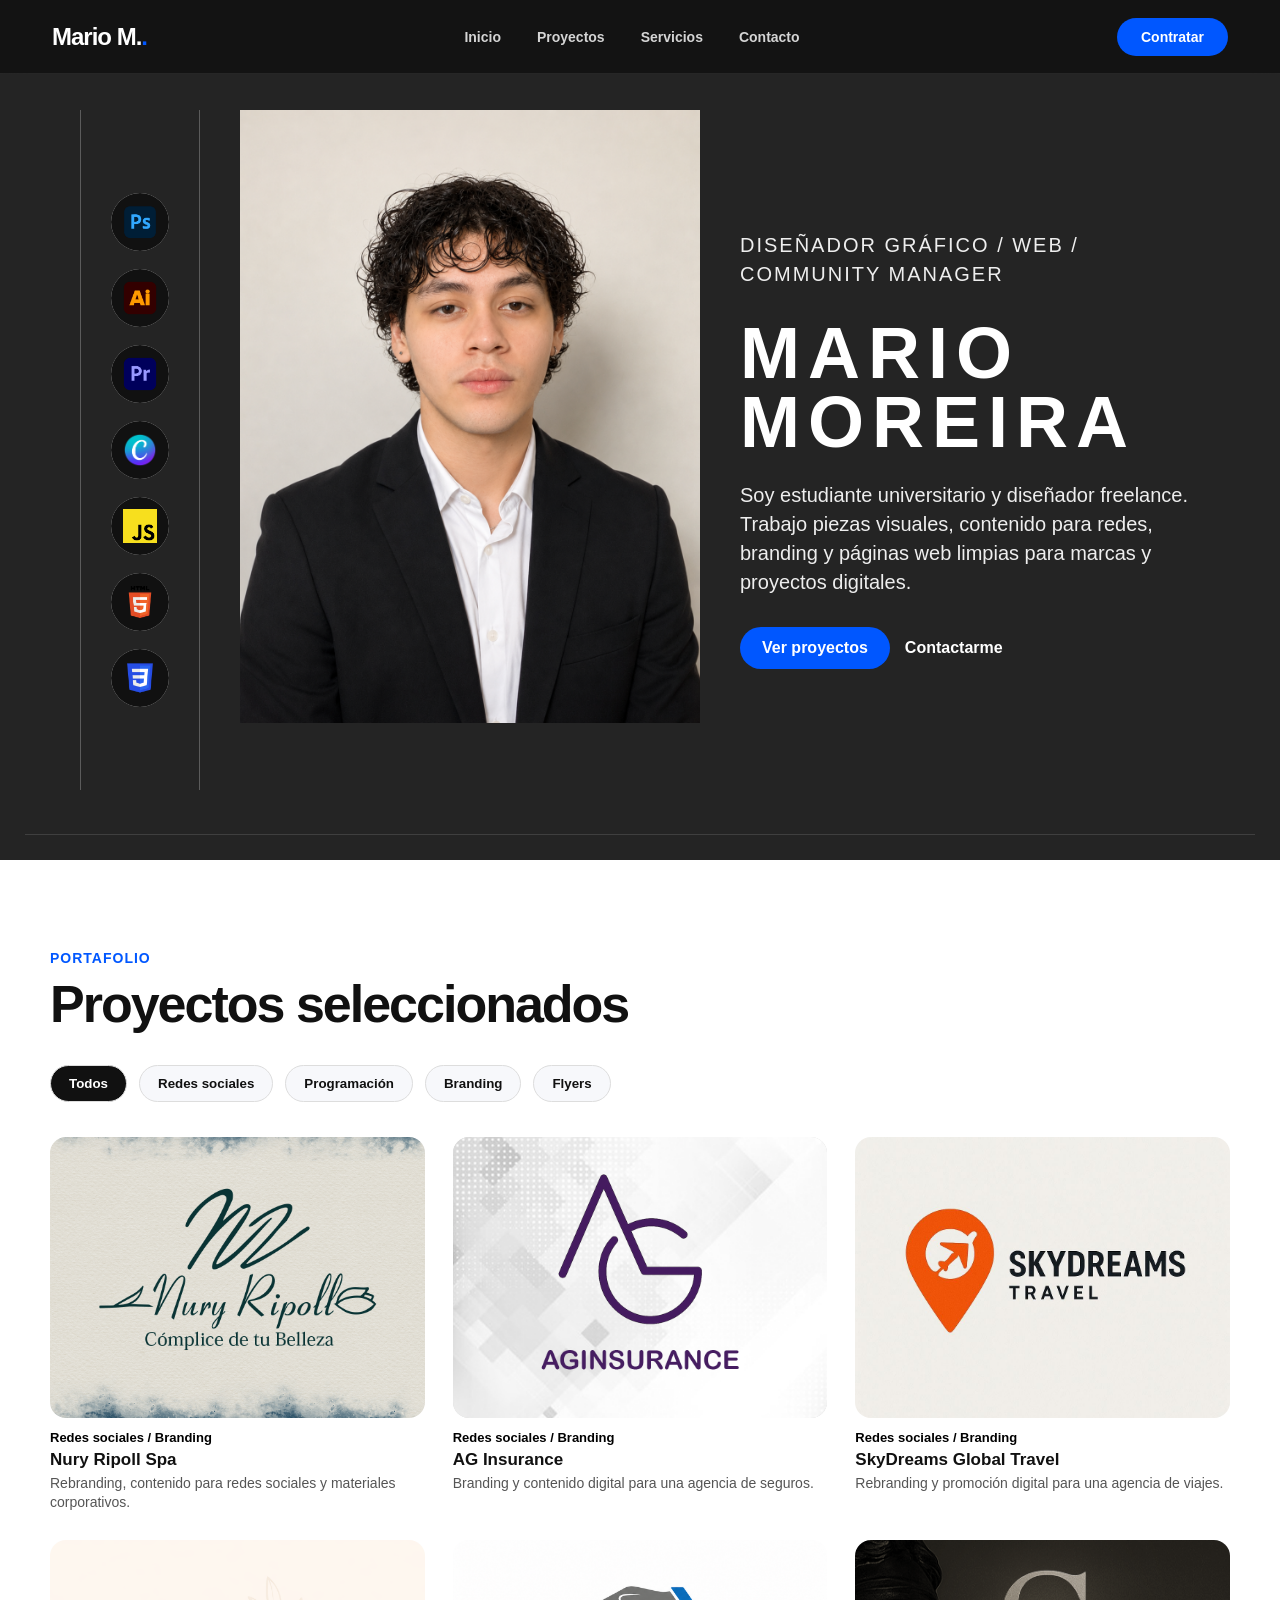
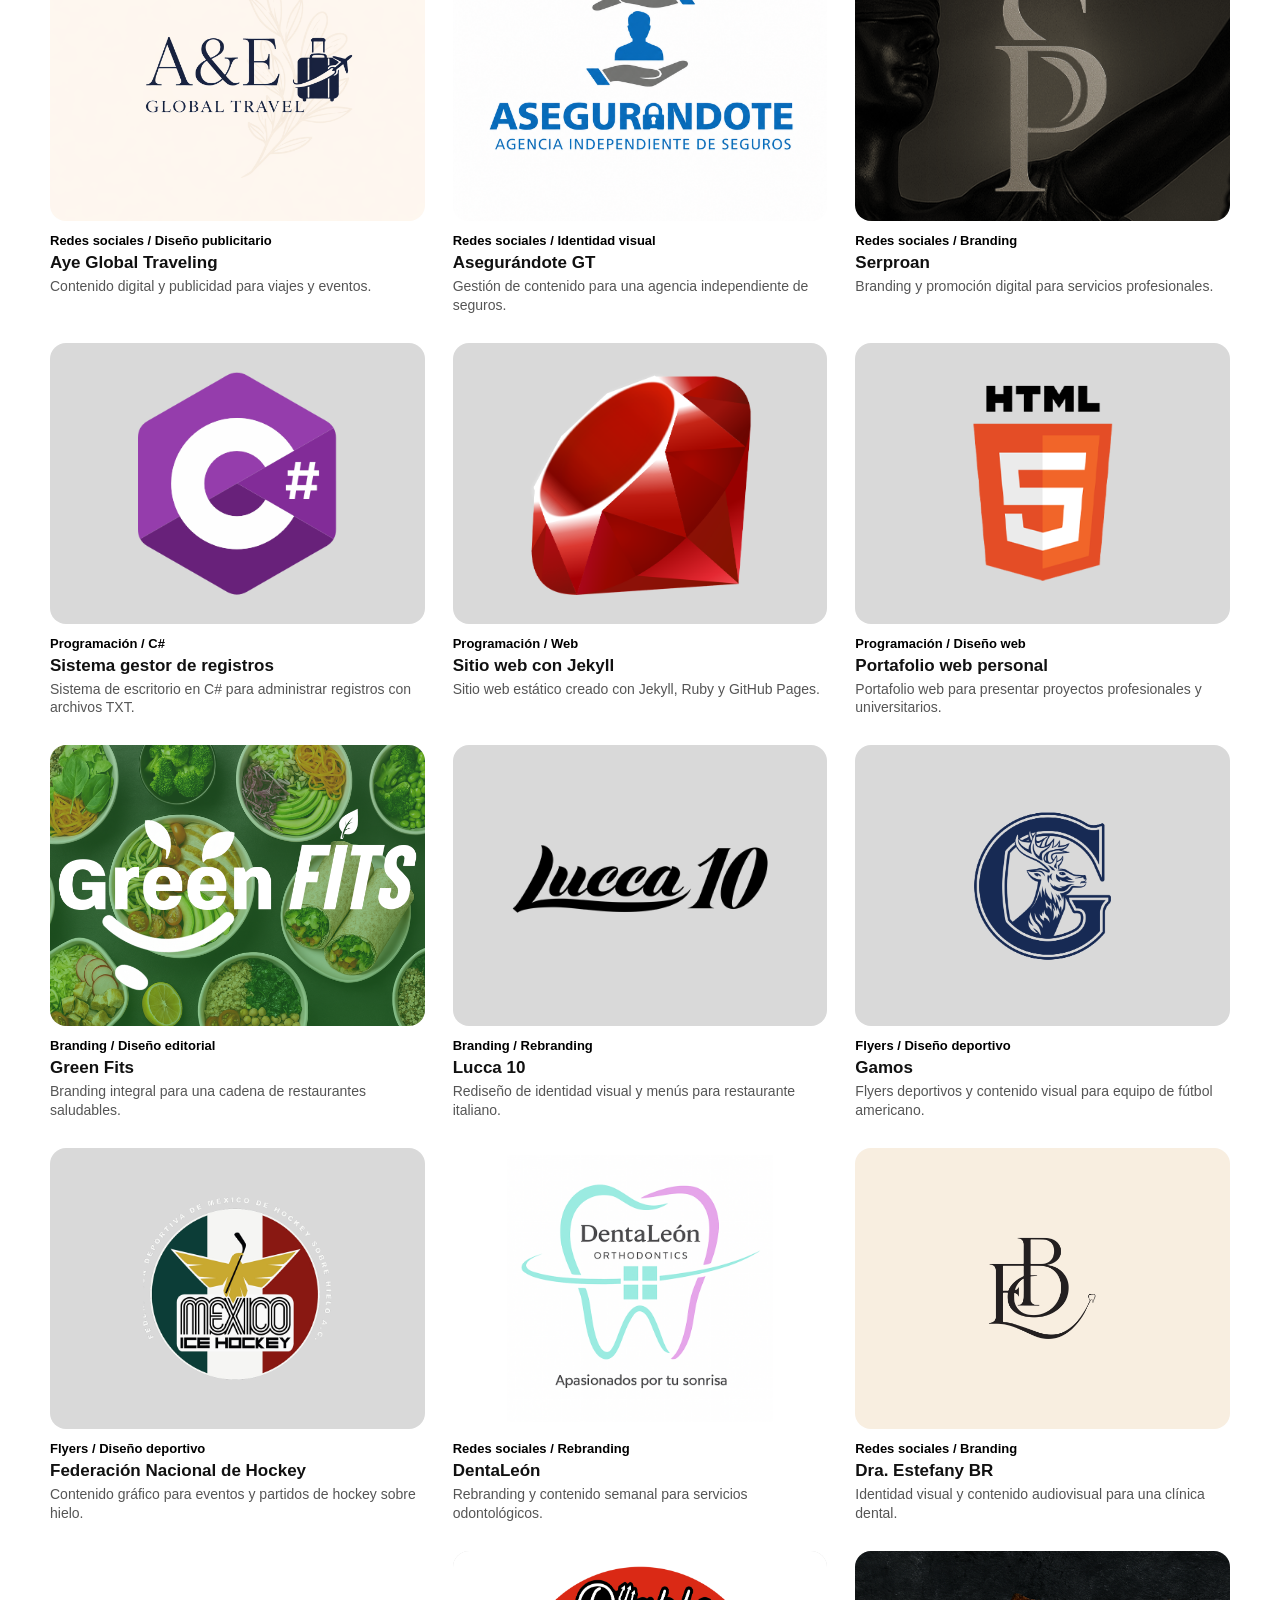
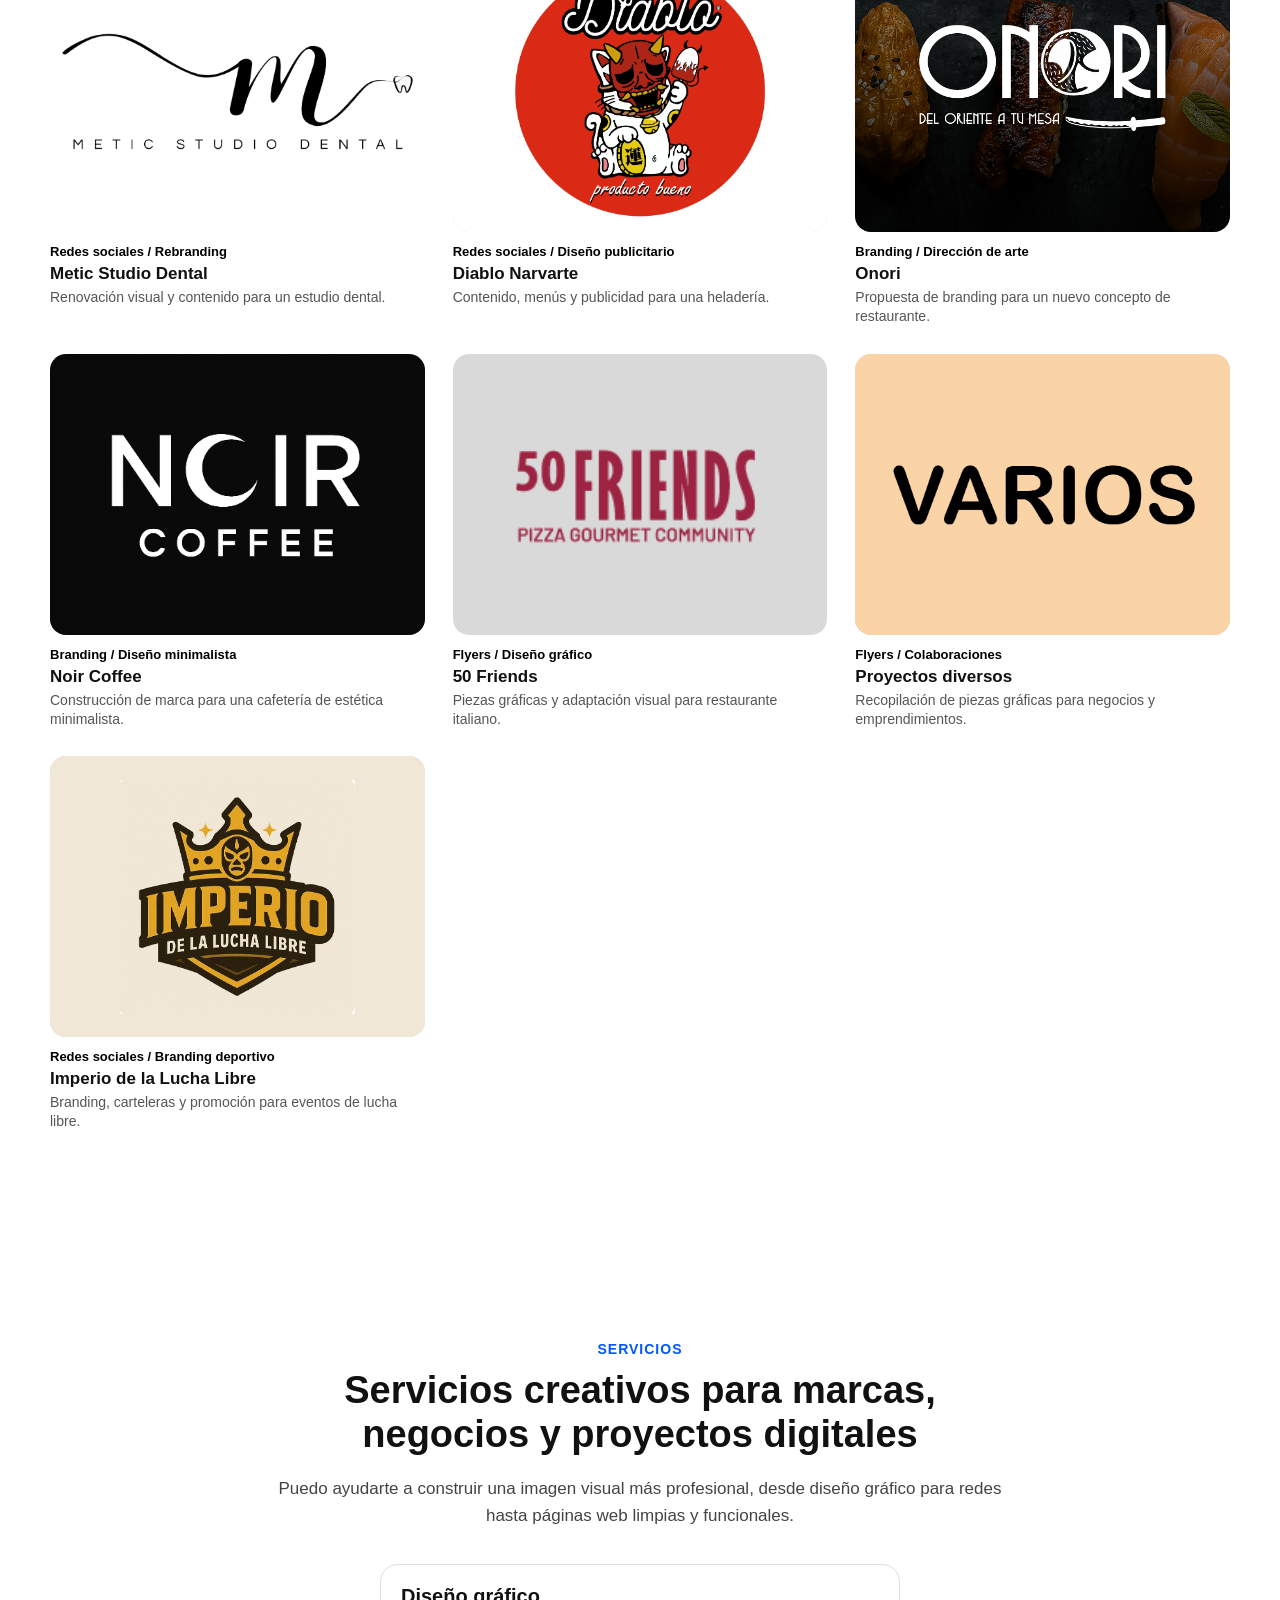
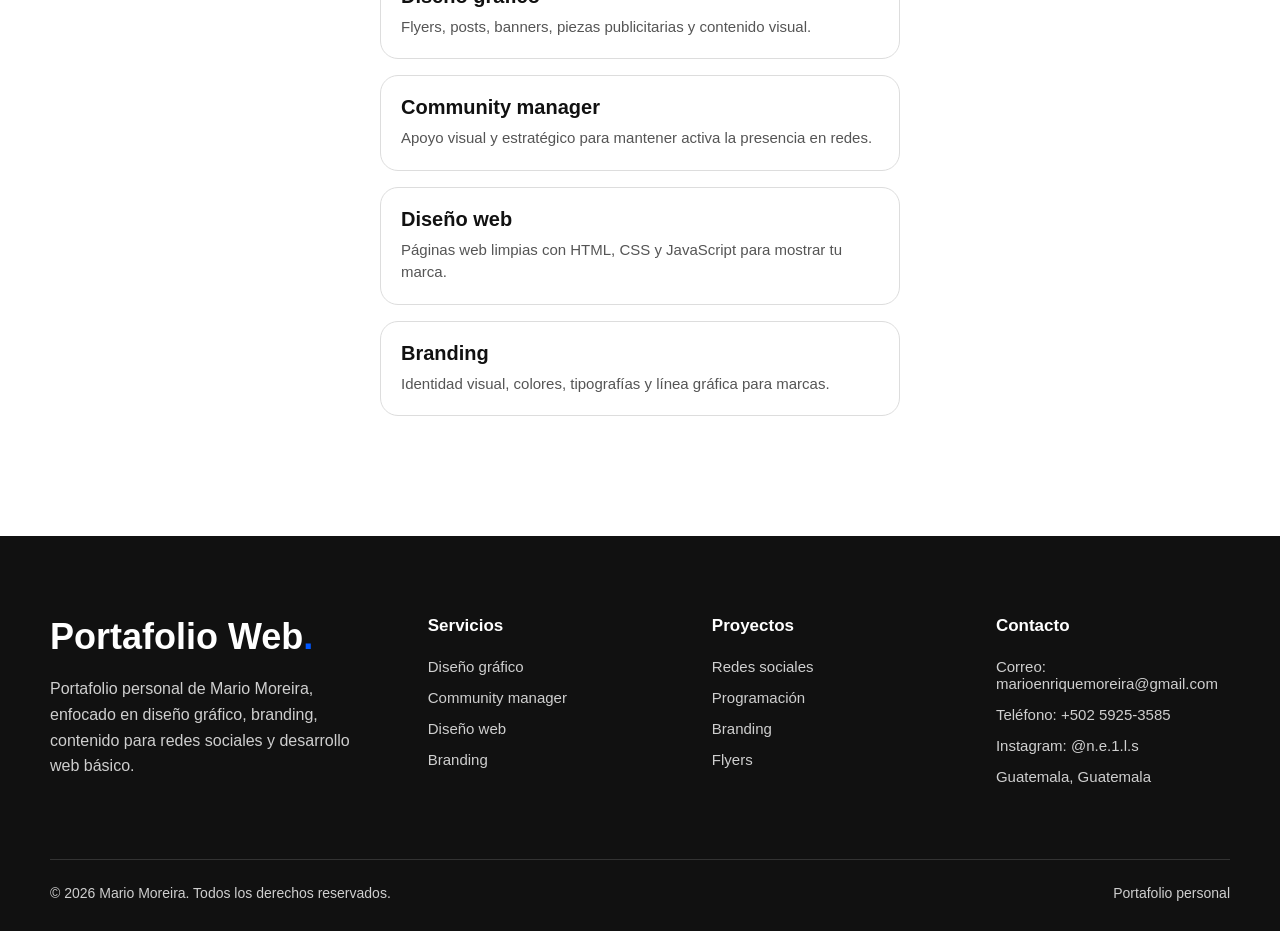
==== commit e8f9b173: "Versión final responsive del portafolio con proyectos dinámicos" ====
--- a/index.html
+++ b/index.html
@@ -13,555 +13,270 @@
 </head>
 <body>
 
-   <header class="header">
-    <div class="logo">
-        Diseño<span>.</span>
-    </div>
-
-    <nav class="navbar">
-        <a href="#inicio">Inicio</a>
-        <a href="#proyectos">Proyectos</a>
-        <a href="#servicios">Servicios</a>
-        <a href="#contacto">Contacto</a>
-    </nav>
-
-    <a href="#contacto" class="header-btn">Contratar</a>
-</header>
+    <header class="header">
+        <div class="logo">
+    Mario M.<span>.</span>
+</div>
+
+        <nav class="navbar">
+            <a href="#inicio">Inicio</a>
+            <a href="#proyectos">Proyectos</a>
+            <a href="#servicios">Servicios</a>
+            <a href="#contacto">Contacto</a>
+        </nav>
+
+        <a href="#contacto" class="header-btn">Contratar</a>
     </header>
 
     <main>
-      <section class="hero" id="inicio">
-
-    <div class="hero-skills">
-
-        <div class="skill-pill">
-            <div class="skill-icon">
-    <img src="Assets/icons/photoshop_logo.png" alt="Photoshop">
+
+        <!-- HERO SECTION -->
+        <section class="hero" id="inicio">
+
+            <div class="hero-skills">
+
+                <div class="skill-pill">
+                    <div class="skill-icon">
+                        <img src="Assets/icons/photoshop_logo.png" alt="Photoshop">
+                    </div>
+                    <div class="skill-info">
+                        <h4>Photoshop</h4>
+                        <p>Manejo básico/intermedio para edición, piezas gráficas y retoque.</p>
+                    </div>
+                </div>
+
+                <div class="skill-pill">
+                    <div class="skill-icon">
+                        <img src="Assets/icons/logo_illustrator.png" alt="Illustrator">
+                    </div>
+                    <div class="skill-info">
+                        <h4>Illustrator</h4>
+                        <p>Diseño vectorial, logos, branding y elementos gráficos.</p>
+                    </div>
+                </div>
+
+                <div class="skill-pill">
+                    <div class="skill-icon">
+                        <img src="Assets/icons/premier_pro_logo.png" alt="Premiere">
+                    </div>
+                    <div class="skill-info">
+                        <h4>Premiere</h4>
+                        <p>Edición básica de video para contenido digital y redes sociales.</p>
+                    </div>
+                </div>
+
+                <div class="skill-pill">
+                    <div class="skill-icon">
+                        <img src="Assets/icons/canva_logo.png" alt="Canva">
+                    </div>
+                    <div class="skill-info">
+                        <h4>Canva</h4>
+                        <p>Diseño gráfico sencillo y rápido para redes sociales y materiales promocionales.</p>
+                    </div>
+                </div>
+
+                <div class="skill-pill">
+                    <div class="skill-icon">
+                        <img src="Assets/icons/javascript_logo.png" alt="JavaScript">
+                    </div>
+                    <div class="skill-info">
+                        <h4>JavaScript</h4>
+                        <p>Interactividad básica para páginas web y portafolios.</p>
+                    </div>
+                </div>
+
+                <div class="skill-pill">
+                    <div class="skill-icon">
+                        <img src="Assets/icons/html_logo.png" alt="HTML">
+                    </div>
+                    <div class="skill-info">
+                        <h4>HTML</h4>
+                        <p>Estructura de sitios web, landing pages y proyectos personales.</p>
+                    </div>
+                </div>
+
+                <div class="skill-pill">
+                    <div class="skill-icon">
+                        <img src="Assets/icons/css_logo.png" alt="CSS">
+                    </div>
+                    <div class="skill-info">
+                        <h4>CSS</h4>
+                        <p>Estilos visuales, responsive design y composición moderna.</p>
+                    </div>
+                </div>
+
+            </div>
+
+            <div class="hero-image-box">
+                <div class="hero-image-placeholder">
+                    <img src="Assets/icons/images/mario.png" alt="Foto de Mario Moreira" class="hero-photo">
+                </div>
+            </div>
+
+            <div class="hero-content">
+                <p class="hero-label">Diseñador gráfico / Web / Community Manager</p>
+
+                <h1>
+                    Mario <br>
+                    Moreira
+                </h1>
+
+                <p>
+                    Soy estudiante universitario y diseñador freelance. Trabajo piezas visuales,
+                    contenido para redes, branding y páginas web limpias para marcas y proyectos digitales.
+                </p>
+
+                <div class="hero-buttons">
+                    <a href="#proyectos" class="btn btn-primary">Ver proyectos</a>
+                    <a href="#contacto" class="btn btn-secondary">Contactarme</a>
+                </div>
+            </div>
+
+        </section>
+
+        <!-- SECCIÓN DE PROYECTOS -->
+        <section class="projects-section" id="proyectos">
+
+            <div class="section-header">
+                <p class="section-subtitle">Portafolio</p>
+                <h2>Proyectos seleccionados</h2>
+            </div>
+
+            <div class="projects-filters">
+                <button class="filter-btn active" data-filter="todos">Todos</button>
+                <button class="filter-btn" data-filter="redes">Redes sociales</button>
+                <button class="filter-btn" data-filter="programacion">Programación</button>
+                <button class="filter-btn" data-filter="branding">Branding</button>
+                <button class="filter-btn" data-filter="flyers">Flyers</button>
+            </div>
+
+            <div class="projects-grid" id="projectsGrid"></div>
+
+        </section>
+
+        <!-- VENTANA EXPANDIDA DEL PROYECTO -->
+        <section class="project-modal" id="projectModal">
+
+            <div class="modal-content">
+
+                <button class="close-modal" id="closeModal">Cerrar</button>
+
+                <div class="modal-header">
+                    <p class="section-subtitle">Proyecto destacado</p>
+                    <h2 id="modalTitle">Nombre del proyecto</h2>
+                    <p id="modalCategory">Categoría del proyecto</p>
+                </div>
+
+                <div class="modal-description">
+                    <h3>Sobre el proyecto</h3>
+
+                    <p id="modalText">
+                        Aquí irá una breve descripción del cliente, qué buscaba la marca,
+                        qué piezas se trabajaron y cuál fue el resultado visual logrado.
+                    </p>
+
+                    <a href="#" class="modal-link" id="modalLink" target="_blank" rel="noopener noreferrer">
+                        Ver cuenta →
+                    </a>
+                </div>
+
+                <div class="modal-gallery" id="modalGallery"></div>
+
+            </div>
+
+        </section>
+
+        <!-- SECCIÓN SERVICIOS -->
+        <section class="services-section" id="servicios">
+
+            <div class="services-content">
+                <p class="section-subtitle">Servicios</p>
+
+                <h2>
+                    Servicios creativos para marcas,
+                    negocios y proyectos digitales
+                </h2>
+
+                <p class="services-description">
+                    Puedo ayudarte a construir una imagen visual más profesional,
+                    desde diseño gráfico para redes hasta páginas web limpias y funcionales.
+                </p>
+
+                <div class="services-list">
+
+                    <div class="service-option">
+                        <h3>Diseño gráfico</h3>
+                        <p>Flyers, posts, banners, piezas publicitarias y contenido visual.</p>
+                    </div>
+
+                    <div class="service-option">
+                        <h3>Community manager</h3>
+                        <p>Apoyo visual y estratégico para mantener activa la presencia en redes.</p>
+                    </div>
+
+                    <div class="service-option">
+                        <h3>Diseño web</h3>
+                        <p>Páginas web limpias con HTML, CSS y JavaScript para mostrar tu marca.</p>
+                    </div>
+
+                    <div class="service-option">
+                        <h3>Branding</h3>
+                        <p>Identidad visual, colores, tipografías y línea gráfica para marcas.</p>
+                    </div>
+
+                </div>
+
+            </div>
+
+        </section>
+
+    </main>
+
+    <!-- FOOTER / CONTACTO -->
+    <footer class="footer" id="contacto">
+
+        <div class="footer-content">
+
+            <div class="footer-brand">
+    <h2>Portafolio Web<span>.</span></h2>
+    <p>
+        Portafolio personal de Mario Moreira, enfocado en diseño gráfico,
+        branding, contenido para redes sociales y desarrollo web básico.
+    </p>
 </div>
-            <div class="skill-info">
-                <h4>Photoshop</h4>
-                <p>Manejo básico/intermedio para edición, piezas gráficas y retoque.</p>
-            </div>
+
+            <div class="footer-column">
+                <h3>Servicios</h3>
+                <a href="#servicios">Diseño gráfico</a>
+                <a href="#servicios">Community manager</a>
+                <a href="#servicios">Diseño web</a>
+                <a href="#servicios">Branding</a>
+            </div>
+
+            <div class="footer-column">
+                <h3>Proyectos</h3>
+                <a href="#proyectos">Redes sociales</a>
+                <a href="#proyectos">Programación</a>
+                <a href="#proyectos">Branding</a>
+                <a href="#proyectos">Flyers</a>
+            </div>
+
+            <div class="footer-column">
+                <h3>Contacto</h3>
+                <p>Correo: marioenriquemoreira@gmail.com</p>
+                <p>Teléfono: +502 5925-3585</p>
+                <p>Instagram: @n.e.1.l.s</p>
+                <p>Guatemala, Guatemala</p>
+            </div>
+
         </div>
 
-        <div class="skill-pill">
-            <div class="skill-icon">
-    <img src="Assets/icons/logo_illustrator.png" alt="Illustrator">
-</div>
-            <div class="skill-info">
-                <h4>Illustrator</h4>
-                <p>Diseño vectorial, logos, branding y elementos gráficos.</p>
-            </div>
+        <div class="footer-bottom">
+            <p>© 2026 Mario Moreira. Todos los derechos reservados.</p>
+            <p>Portafolio personal</p>
         </div>
 
-        <div class="skill-pill">
-            <div class="skill-icon">
-    <img src="Assets/icons/premier_pro_logo.png" alt="Premiere">
-</div>
-            <div class="skill-info">
-                <h4>Premiere</h4>
-                <p>Edición básica de video para contenido digital y redes sociales.</p>
-            </div>
-        </div>
-
-        <div class="skill-pill">
-            <div class="skill-icon">
-    <img src="Assets/icons/canva_logo.png" alt="Canva">
-</div>
-            <div class="skill-info">
-                <h4>Canva</h4>
-                <p>Diseño gráfico sencillo y rápido para redes sociales y materiales promocionales.</p>
-            </div>
-        </div>
-
-        <div class="skill-pill">
-            <div class="skill-icon">
-    <img src="Assets/icons/javascript_logo.png" alt="JavaScript">
-</div>
-            <div class="skill-info">
-                <h4>JavaScript</h4>
-                <p>Interactividad básica para páginas web y portafolios.</p>
-            </div>
-        </div>
-
-        <div class="skill-pill">
-            <div class="skill-icon">
-    <img src="Assets/icons/html_logo.png" alt="HTML">
-</div>
-            <div class="skill-info">
-                <h4>HTML</h4>
-                <p>Estructura de sitios web, landing pages y proyectos personales.</p>
-            </div>
-        </div>
-
-        <div class="skill-pill">
-            <div class="skill-icon">
-    <img src="Assets/icons/css_logo.png" alt="CSS">
-</div>
-            <div class="skill-info">
-                <h4>CSS</h4>
-                <p>Estilos visuales, responsive design y composición moderna.</p>
-            </div>
-        </div>
-
-    </div>
-
-    <div class="hero-image-placeholder">
-    <img src="Assets/icons/images/mario.png" alt="Foto de Mario Moreira" class="hero-photo">
-</div>
-    </div>
-
-    <div class="hero-content">
-        <p class="hero-label">Diseñador gráfico / Web / Community Manager</p>
-
-        <h1>
-            Mario <br>
-            Moreira
-        </h1>
-
-        <p>
-            Soy estudiante universitario y diseñador freelance. Trabajo piezas visuales,
-            contenido para redes, branding y páginas web limpias para marcas y proyectos digitales.
-        </p>
-
-        <div class="hero-buttons">
-            <a href="#proyectos" class="btn btn-primary">Ver proyectos</a>
-            <a href="#contacto" class="btn btn-secondary">Contactarme</a>
-        </div>
-    </div>
-
-</section>
-
-        <!-- SECCIÓN DE PROYECTOS -->
-         <section class="projects-section" id="proyectos">
-
-    <div class="section-header">
-        <p class="section-subtitle">Portafolio</p>
-        <h2>Proyectos seleccionados</h2>
-    </div>
-
-    <!-- AQUÍ VA EL CINCHO DE FILTROS -->
-    <div class="projects-filters">
-        <button class="filter-btn active" data-filter="todos">Todos</button>
-        <button class="filter-btn" data-filter="redes">Redes sociales</button>
-        <button class="filter-btn" data-filter="programacion">Programación</button>
-        <button class="filter-btn" data-filter="branding">Branding</button>
-        <button class="filter-btn" data-filter="flyers">Flyers</button>
-    </div>
-        <!-- aquí siguen tus project-card -->
-    <div class="projects-grid">
-
-     <article class="project-card" data-category="redes" data-project="proyecto1">
-    <div class="project-image">
-        <img src="Assets/icons/proyecto1/cover.png" alt="Proyecto redes sociales">
-    </div>
-
-    <div class="project-info">
-        <span>Redes sociales</span>
-        <h3>Nombre de la cuenta o cliente</h3>
-        <p>
-            Diseño de contenido visual para mejorar la presencia de la marca en redes.
-        </p>
-    </div>
-</article>
-
-        <article class="project-card" data-category="redes" data-project="proyecto2">
-            <div class="project-image">
-<img src="Assets/icons/proyecto2/cover1.png" alt="Proyecto redes sociales">
-            </div>
-
-            <div class="project-info">
-                <span>Social Media</span>
-                <h3>Campaña para redes sociales</h3>
-                <p>
-                    Diseño de posts, historias y piezas digitales para Instagram.
-                </p>
-            </div>
-        </article>
-
-        <article class="project-card" data-category="redes" data-project="proyecto3">
-            <div class="project-image"> <article class="project-card" data-category="redes" data-project="proyecto3">
-    <div class="project-image">
-        <img src="Assets/icons/proyecto3/cover.jpeg" alt="Proyecto redes sociales">
-    </div>
-
-    <div class="project-info">
-        <span>Redes sociales</span>
-        <h3>Nombre de la cuenta</h3>
-        <p>
-            Descripción corta del proyecto.
-        </p>
-    </div>
-</article></div>
-
-            <div class="project-info">
-                <span>Editorial</span>
-                <h3>Catálogo corporativo</h3>
-                <p>
-                    Maquetación limpia para presentar servicios de forma profesional.
-                </p>
-            </div>
-        </article>
-
-        <article class="project-card" data-category="redes" data-project="proyecto4">
-            <div class="project-image">
-                <img src="Assets/icons/proyecto4/cover.png" alt="Proyecto redes sociales">
-            </div>
-
-            <div class="project-info">
-                <span>Publicidad</span>
-                <h3>Diseño de campaña publicitaria</h3>
-                <p>
-                    Piezas visuales para promocionar productos, servicios o eventos.
-                </p>
-            </div>
-        </article>
-
-        <article class="project-card" data-category="redes" data-project="proyecto5">
-            <div class="project-image">
-                    <img src="Assets/icons/proyecto5/cover.png" alt="Proyecto redes sociales">
-            </div>
-
-            <div class="project-info">
-                <span>Packaging</span>
-                <h3>Diseño de empaque</h3>
-                <p>
-                    Propuesta visual para empaque con estilo limpio y atractivo.
-                </p>
-            </div>
-        </article>
-
-        <article class="project-card" data-category="redes" data-project="proyecto6">
-            <div class="project-image">
-                <img src="Assets/icons/proyecto6/cover.png" alt="Proyecto redes sociales">
-            </div>
-
-            <div class="project-info">
-                <span>Diseño digital</span>
-                <h3>Landing visual para marca</h3>
-                <p>
-                    Diseño gráfico aplicado a una experiencia digital moderna.
-                </p>
-            </div>
-        </article>
-        <!-- MÁS CARDS DE REDES SOCIALES -->
-
-<article class="project-card" data-category="redes" data-project="proyecto14">
-    <div class="project-image">
-         <img src="Assets/icons/proyecto14/cover.png" alt="Proyecto redes sociales">
-    </div>
-
-    <div class="project-info">
-        <span>Redes sociales</span>
-        <h3>Cuenta de restaurante</h3>
-        <p>
-            Diseño de contenido visual para promocionar productos, menú y publicaciones informativas.
-        </p>
-    </div>
-</article>
-
-<article class="project-card" data-category="redes" data-project="proyecto15">
-    <div class="project-image">
-         <img src="Assets/icons/proyecto15/cover.png" alt="Proyecto redes sociales">
-    </div>
-
-    <div class="project-info">
-        <span>Redes sociales</span>
-        <h3>Cuenta de servicios</h3>
-        <p>
-            Creación de piezas gráficas para comunicar beneficios, servicios y mensajes comerciales.
-        </p>
-    </div>
-</article>
-
-<article class="project-card" data-category="redes" data-project="proyecto16">
-    <div class="project-image">
-        <img src="Assets/icons/proyecto16/cover.png" alt="Proyecto redes sociales">
-    </div>
-
-    <div class="project-info">
-        <span>Redes sociales</span>
-        <h3>Cuenta comercial</h3>
-        <p>
-            Diseño de posts, flyers digitales y contenido promocional para mejorar presencia en redes.
-        </p>
-    </div>
-</article>
-
-<article class="project-card" data-category="redes" data-project="proyecto17">
-    <div class="project-image">
-          <img src="Assets/icons/proyecto17/cover.PNG" alt="Proyecto redes sociales">
-    </div>
-
-    <div class="project-info">
-        <span>Redes sociales</span>
-        <h3>Cuenta institucional</h3>
-        <p>
-            Desarrollo de contenido gráfico más ordenado, profesional y alineado a la identidad de marca.
-        </p>
-    </div>
-</article>
-<article class="project-card" data-category="redes" data-project="proyecto22">
-    <div class="project-image">
-        <img src="Assets/icons/proyecto22/cover.png" alt="Proyecto redes sociales">
-    </div>
-
-    <div class="project-info">
-        <span>Redes sociales</span>
-        <h3>Nombre de la cuenta importante</h3>
-        <p>
-            Diseño de contenido visual para fortalecer la presencia digital de la marca.
-        </p>
-    </div>
-</article>
-                <!-- AQUÍ VAN LAS CARDS DE PROGRAMACIÓN -->
-<article class="project-card" data-category="programacion" data-project="proyecto7">
-    <div class="project-image"></div>
-
-    <div class="project-info">
-        <span>Programación</span>
-        <h3>Sistema de estudiantes</h3>
-        <p>
-            Proyecto en Java enfocado en gestión de datos y estructura organizada.
-        </p>
-        
-    </div>
-</article>
-
-<article class="project-card" data-category="programacion" data-project="proyecto8">
-    <div class="project-image"></div>
-
-    <div class="project-info">
-        <span>Programación</span>
-        <h3>API REST</h3>
-        <p>
-            Backend para manejar productos, clientes y operaciones básicas.
-        </p>
-    </div>
-</article>
-<article class="project-card" data-category="programacion" data-project="proyecto9">
-    <div class="project-image"></div>
-
-    <div class="project-info">
-        <span>Programación</span>
-        <h3>Portafolio web</h3>
-        <p>
-            Sitio web desarrollado con HTML, CSS y JavaScript.
-        </p>
-    </div>
-</article>
-<!-- AQUÍ VAN LAS CARDS DE BRANDING -->
-
-<article class="project-card" data-category="branding" data-project="proyecto10">
-    <div class="project-image"></div>
-
-    <div class="project-info">
-        <span>Branding</span>
-        <h3>Identidad para restaurante</h3>
-        <p>
-            Desarrollo visual de marca, colores, estilo gráfico y aplicaciones básicas.
-        </p>
-    </div>
-</article>
-
-<article class="project-card" data-category="branding" data-project="proyecto11">
-    <div class="project-image"></div>
-
-    <div class="project-info">
-        <span>Branding</span>
-        <h3>Marca personal</h3>
-        <p>
-            Propuesta de identidad visual para comunicar una imagen profesional y coherente.
-        </p>
-    </div>
-</article>
-<article class="project-card" data-category="branding" data-project="proyecto18">
-    <div class="project-image"></div>
-
-    <div class="project-info">
-        <span>Branding</span>
-        <h3>Identidad para emprendimiento</h3>
-        <p>
-            Desarrollo de línea visual para mejorar la presentación profesional de una marca.
-        </p>
-    </div>
-</article>
-
-<article class="project-card" data-category="branding" data-project="proyecto19">
-    <div class="project-image"></div>
-
-    <div class="project-info">
-        <span>Branding</span>
-        <h3>Rebranding de marca</h3>
-        <p>
-            Renovación visual enfocada en modernizar la imagen y unificar la comunicación gráfica.
-        </p>
-    </div>
-</article>
-<!-- AQUÍ VAN LAS CARDS DE FLYERS -->
-<article class="project-card" data-category="flyers" data-project="proyecto12">
-    <div class="project-image"></div>
-
-    <div class="project-info">
-        <span>Flyers</span>
-        <h3>Flyer promocional</h3>
-        <p>
-            Diseño publicitario para comunicar una promoción de forma directa y atractiva.
-        </p>
-    </div>
-</article>
-
-<article class="project-card" data-category="flyers" data-project="proyecto13">
-    <div class="project-image"></div>
-
-    <div class="project-info">
-        <span>Flyers</span>
-        <h3>Flyer para evento</h3>
-        <p>
-            Pieza gráfica creada para anunciar un evento con jerarquía visual clara.
-        </p>
-    </div>
-</article>
-<article class="project-card" data-category="flyers" data-project="proyecto20">
-    <div class="project-image"></div>
-
-    <div class="project-info">
-        <span>Flyers</span>
-        <h3>Flyer informativo</h3>
-        <p>
-            Diseño de pieza informativa para comunicar detalles importantes de forma clara y visual.
-        </p>
-    </div>
-</article>
-
-<article class="project-card" data-category="flyers" data-project="proyecto21">
-    <div class="project-image"></div>
-
-    <div class="project-info">
-        <span>Flyers</span>
-        <h3>Flyer comercial</h3>
-        <p>
-            Pieza gráfica enfocada en promocionar servicios, beneficios o productos de una marca.
-        </p>
-    </div>
-</article>
-    </div>
-</section>
-
-<!-- VENTANA EXPANDIDA DEL PROYECTO -->
-<section class="project-modal" id="projectModal">
-
-    <div class="modal-content">
-
-        <button class="close-modal" id="closeModal">Cerrar</button>
-
-        <div class="modal-header">
-            <p class="section-subtitle">Proyecto destacado</p>
-            <h2 id="modalTitle">Nombre del proyecto</h2>
-            <p id="modalCategory">Categoría del proyecto</p>
-        </div>
-
-        <div class="modal-description">
-            <h3>Sobre el proyecto</h3>
-            <p id="modalText">
-                Aquí irá una breve descripción del cliente, qué buscaba la marca,
-                qué piezas se trabajaron y cuál fue el resultado visual logrado.
-            </p>
-        </div>
-
-       <div class="modal-gallery" id="modalGallery"></div>
-
-    </div>
-
-</section>
-<!-- SECCIÓN SERVICIOS -->
-<section class="services-section" id="servicios">
-
-    <div class="services-content">
-        <p class="section-subtitle">Servicios</p>
-
-        <h2>
-            Servicios creativos para marcas,
-            negocios y proyectos digitales
-        </h2>
-
-        <p class="services-description">
-            Puedo ayudarte a construir una imagen visual más profesional,
-            desde diseño gráfico para redes hasta páginas web limpias y funcionales.
-        </p>
-
-        <div class="services-list">
-
-            <div class="service-option">
-                <h3>Diseño gráfico</h3>
-                <p>Flyers, posts, banners, piezas publicitarias y contenido visual.</p>
-            </div>
-
-            <div class="service-option">
-                <h3>Community manager</h3>
-                <p>Apoyo visual y estratégico para mantener activa la presencia en redes.</p>
-            </div>
-
-            <div class="service-option">
-                <h3>Diseño web</h3>
-                <p>Páginas web limpias con HTML, CSS y JavaScript para mostrar tu marca.</p>
-            </div>
-
-            <div class="service-option">
-                <h3>Branding</h3>
-                <p>Identidad visual, colores, tipografías y línea gráfica para marcas.</p>
-            </div>
-
-        </div>
-
-    </div>
-
-</section>
-    </main>
-
-<!-- FOOTER / CONTACTO -->
-<footer class="footer" id="contacto">
-
-    <div class="footer-content">
-
-        <div class="footer-brand">
-            <h2>Diseño<span>.</span></h2>
-            <p>
-                Portafolio personal enfocado en diseño gráfico,
-                contenido digital y desarrollo web básico.
-            </p>
-        </div>
-
-        <div class="footer-column">
-            <h3>Servicios</h3>
-            <a href="#servicios">Diseño gráfico</a>
-            <a href="#servicios">Community manager</a>
-            <a href="#servicios">Diseño web</a>
-            <a href="#servicios">Branding</a>
-        </div>
-
-        <div class="footer-column">
-            <h3>Proyectos</h3>
-            <a href="#proyectos">Redes sociales</a>
-            <a href="#proyectos">Programación</a>
-            <a href="#proyectos">Branding</a>
-            <a href="#proyectos">Flyers</a>
-        </div>
-
-        <div class="footer-column">
-            <h3>Contacto</h3>
-            <p>Correo: tu-correo@email.com</p>
-            <p>Teléfono: +502 0000-0000</p>
-            <p>Instagram: @tuusuario</p>
-        </div>
-
-    </div>
-
-    <div class="footer-bottom">
-        <p>© 2026 Diseño. Todos los derechos reservados.</p>
-        <p>Portafolio personal</p>
-    </div>
-
-</footer>
+    </footer>
+
 </body>
 </html>
--- a/css/style.css
+++ b/css/style.css
@@ -2,6 +2,10 @@
     margin: 0;
     padding: 0;
     box-sizing: border-box;
+}
+
+html {
+    scroll-behavior: smooth;
 }
 
 body {
@@ -97,22 +101,58 @@
     padding: 110px 80px 70px;
     position: relative;
     overflow: hidden;
+
+    scroll-margin-top: 74px;
 }
 
 .hero::before {
     content: "";
     position: absolute;
     inset: 25px;
-    border: 1px solid rgba(255, 255, 255, 0.12);
+    border-top: 1px solid rgba(255, 255, 255, 0.12);
+    border-bottom: 1px solid rgba(255, 255, 255, 0.12);
+    border-left: none;
+    border-right: none;
     pointer-events: none;
 }
 
+/* SKILL PILLS */
+
+/* SKILL PILLS */
+
 .hero-skills {
+    position: relative;
+    width: 120px;
+    min-width: 120px;
+    height: 680px;
+
     display: flex;
     flex-direction: column;
+    align-items: flex-start;
+    justify-content: center;
+
     gap: 18px;
+    align-self: start;
     z-index: 10;
-    position: relative;
+    overflow: visible;
+}
+
+.hero-skills::before,
+.hero-skills::after {
+    content: "";
+    position: absolute;
+    top: 0;
+    width: 1px;
+    height: 100%;
+    background-color: rgba(255, 255, 255, 0.25);
+}
+
+.hero-skills::before {
+    left: 0;
+}
+
+.hero-skills::after {
+    right: 0;
 }
 
 .skill-pill {
@@ -125,11 +165,14 @@
     align-items: center;
     overflow: hidden;
 
-    transition: 0.35s ease;
+    transition: width 0.35s ease, background-color 0.35s ease;
     cursor: pointer;
 
     position: relative;
     z-index: 20;
+
+    margin-left: 31px;
+    flex-shrink: 0;
 }
 
 .skill-pill:hover {
@@ -137,9 +180,9 @@
     height: 58px;
     background-color: #9a9a9a;
 }
-
 .skill-icon {
     min-width: 58px;
+    width: 58px;
     height: 58px;
     border-radius: 50%;
 
@@ -147,10 +190,18 @@
     align-items: center;
     justify-content: center;
 
-    background-color: #1b1b1b;
-    color: #0057ff;
-    font-weight: 900;
-    font-size: 17px;
+    background-color: #111111;
+    overflow: hidden;
+    flex-shrink: 0;
+}
+
+.skill-icon img {
+    width: auto !important;
+    height: auto !important;
+    max-width: 34px;
+    max-height: 34px;
+    object-fit: contain;
+    display: block;
 }
 
 .skill-info {
@@ -169,7 +220,6 @@
 .skill-pill:hover .skill-info {
     opacity: 1;
 }
-
 
 .skill-info h4 {
     font-size: 13px;
@@ -191,39 +241,51 @@
     overflow: hidden;
 }
 
+/* HERO IMAGE */
+
 .hero-image-box {
+    width: 100%;
+    display: flex;
+    justify-content: center;
+    align-items: flex-start;
+
+    align-self: start;
+    position: relative;
     z-index: 1;
-    height: 560px;
+}
+
+.hero-image-placeholder {
+    height: 680px;
+    width: fit-content;
+    max-width: 100%;
+
+    background: transparent;
+    border: none;
+    box-shadow: none;
+    padding: 0;
+    overflow: hidden;
+    border-radius: 0;
+
     display: flex;
-    align-items: flex-end;
     justify-content: center;
-    border-left: 2px solid rgba(255, 255, 255, 0.25);
-    border-right: 2px solid rgba(255, 255, 255, 0.25);
-}
-
-.hero-image-placeholder {
-    width: 80%;
-    height: 86%;
-    background: linear-gradient(135deg, #303030, #181818);
-    border-radius: 18px 18px 0 0;
-
-    display: flex;
-    align-items: flex-end;
-    justify-content: center;
-
-    overflow: hidden;
-    position: relative;
+    align-items: flex-start;
 }
 
 .hero-photo {
-    width: 100%;
     height: 100%;
+    width: auto;
+    max-width: 100%;
+
+    display: block;
     object-fit: contain;
-    object-position: bottom center;
-    display: block;
-}
+    object-position: center top;
+    border-radius: 0;
+}
+
+/* HERO CONTENT */
 
 .hero-content {
+    align-self: center;
     z-index: 2;
     max-width: 620px;
 }
@@ -255,16 +317,56 @@
     display: flex;
     gap: 15px;
 }
+
+.btn {
+    display: inline-flex;
+    align-items: center;
+    justify-content: center;
+    text-decoration: none;
+    font-weight: 800;
+    transition: 0.25s ease;
+}
+
+.btn-primary {
+    background-color: #0057ff;
+    color: white;
+    padding: 12px 22px;
+    border-radius: 999px;
+}
+
+.btn-primary:hover {
+    background-color: #ffffff;
+    color: #111111;
+}
+
+.btn-secondary {
+    color: white;
+    padding: 12px 0;
+}
+
+.btn-secondary:hover {
+    color: #0057ff;
+}
+
 /* PROJECTS SECTION */
 
 .projects-section {
+    width: 100%;
     background-color: #ffffff;
     padding: 90px 50px;
-}
-
-.projects-header {
+    scroll-margin-top: 74px;
+}
+
+.section-header {
     max-width: 1200px;
     margin: 0 auto 35px;
+}
+
+.section-header h2 {
+    font-size: 52px;
+    line-height: 1;
+    letter-spacing: -2px;
+    margin-bottom: 18px;
 }
 
 .section-subtitle {
@@ -276,20 +378,6 @@
     margin-bottom: 12px;
 }
 
-.projects-header h2 {
-    font-size: 52px;
-    line-height: 1;
-    letter-spacing: -2px;
-    margin-bottom: 18px;
-}
-
-.section-description {
-    max-width: 650px;
-    color: #555;
-    font-size: 18px;
-    line-height: 1.5;
-}
-
 /* FILTROS */
 
 .projects-filters {
@@ -304,7 +392,7 @@
 .filter-btn {
     border: 1px solid #dddddd;
     background-color: #f7f8fb;
-    color: #111;
+    color: #111111;
     padding: 10px 18px;
     border-radius: 25px;
     font-weight: 700;
@@ -312,64 +400,64 @@
 }
 
 .filter-btn.active {
-    background-color: #111;
+    background-color: #111111;
     color: white;
 }
 
-/* GRID TIPO BEHANCE */
+/* GRID DE PROYECTOS */
 
 .projects-grid {
+    width: 100%;
     max-width: 1200px;
     margin: 0 auto;
 
     display: grid;
-    grid-template-columns: repeat(3, 1fr);
+    grid-template-columns: repeat(3, minmax(0, 1fr));
     gap: 28px;
+    align-items: start;
 }
 
 .project-card {
+    width: 100%;
+    min-width: 0;
+    display: block;
     cursor: pointer;
 }
 
 .project-image {
+    width: 100%;
+    height: 260px;
+    border-radius: 16px;
     overflow: hidden;
+    background-color: #d9d9d9;
+    margin-bottom: 12px;
+
+    transition: transform 0.3s ease, box-shadow 0.3s ease;
+}
+
+.project-card:hover .project-image {
+    transform: translateY(-6px);
+    box-shadow: 0 18px 35px rgba(0, 0, 0, 0.18);
 }
 
 .project-image img {
     width: 100%;
     height: 100%;
     object-fit: cover;
+    object-position: center;
     display: block;
 }
 
-/* Fondos temporales para simular imágenes */
-.project-card:nth-child(1) .project-image {
-    background: linear-gradient(135deg, #0057ff, #ff6b35);
-}
-
-.project-card:nth-child(2) .project-image {
-    background: linear-gradient(135deg, #111111, #777777);
-}
-
-.project-card:nth-child(3) .project-image {
-    background: linear-gradient(135deg, #f2c94c, #eb5757);
-}
-
-.project-card:nth-child(4) .project-image {
-    background: linear-gradient(135deg, #27ae60, #2f80ed);
-}
-
-.project-card:nth-child(5) .project-image {
-    background: linear-gradient(135deg, #bb6bd9, #f2994a);
-}
-
-.project-card:nth-child(6) .project-image {
-    background: linear-gradient(135deg, #222222, #0057ff);
-}
-
-.project-card:hover .project-image {
-    transform: translateY(-6px);
-    box-shadow: 0 18px 35px rgba(0, 0, 0, 0.18);
+.project-info {
+    width: 100%;
+}
+
+.project-info span {
+    display: block;
+    color: #000000;
+    font-size: 13px;
+    font-weight: 800;
+    margin-bottom: 5px;
 }
 
 .project-info h3 {
@@ -378,8 +466,9 @@
 }
 
 .project-info p {
-    color: #555;
+    color: #555555;
     font-size: 14px;
+    line-height: 1.35;
 }
 
 /* MODAL / PROYECTO EXPANDIDO */
@@ -387,7 +476,7 @@
 .project-modal {
     display: none;
     position: fixed;
-    z-index: 1000;
+    z-index: 1001;
 
     top: 0;
     left: 0;
@@ -413,7 +502,7 @@
 
 .close-modal {
     border: none;
-    background-color: #111;
+    background-color: #111111;
     color: white;
     padding: 10px 18px;
     border-radius: 20px;
@@ -429,7 +518,7 @@
 }
 
 .modal-header p {
-    color: #555;
+    color: #555555;
     font-size: 17px;
 }
 
@@ -443,44 +532,54 @@
 }
 
 .modal-description p {
-    color: #444;
+    color: #444444;
     font-size: 17px;
     line-height: 1.6;
+}
+
+.modal-link {
+    display: inline-flex;
+    margin-top: 18px;
+    padding: 12px 20px;
+
+    background-color: #111111;
+    color: #ffffff;
+    text-decoration: none;
+
+    border-radius: 999px;
+    font-size: 14px;
+    font-weight: 800;
+
+    transition: 0.25s ease;
+}
+
+.modal-link:hover {
+    background-color: #0057ff;
 }
 
 .modal-gallery {
     display: grid;
     grid-template-columns: repeat(2, 1fr);
     gap: 22px;
-}
-
-.gallery-item {
-    height: 340px;
-    background-color: #e5e5e5;
+    align-items: start;
+}
+
+.gallery-image {
+    width: 100%;
+    height: auto;
+    max-height: 520px;
+    object-fit: contain;
     border-radius: 18px;
-}
-
-.gallery-item:nth-child(1) {
-    background: linear-gradient(135deg, #0057ff, #ff6b35);
-}
-
-.gallery-item:nth-child(2) {
-    background: linear-gradient(135deg, #111111, #777777);
-}
-
-.gallery-item:nth-child(3) {
-    background: linear-gradient(135deg, #f2c94c, #eb5757);
-}
-
-.gallery-item:nth-child(4) {
-    background: linear-gradient(135deg, #27ae60, #2f80ed);
-}
+    display: block;
+}
+
 /* SERVICES SECTION */
 
 .services-section {
     background-color: #ffffff;
     padding: 120px 20px;
     text-align: center;
+    scroll-margin-top: 74px;
 }
 
 .services-content {
@@ -495,7 +594,7 @@
 }
 
 .services-description {
-    color: #444;
+    color: #444444;
     font-size: 17px;
     line-height: 1.6;
     margin-bottom: 35px;
@@ -528,11 +627,10 @@
 }
 
 .service-option p {
-    color: #555;
+    color: #555555;
     font-size: 15px;
     line-height: 1.5;
 }
-
 
 /* FOOTER */
 
@@ -599,217 +697,307 @@
     color: #cfcfcf;
     font-size: 14px;
 }
-/* AJUSTE FINAL DE ICONOS DEL HERO */
-
-.skill-icon {
-    min-width: 58px;
-    width: 58px;
-    height: 58px;
-    border-radius: 50%;
-
-    display: flex;
-    align-items: center;
-    justify-content: center;
-
-    background-color: #111111;
-    overflow: hidden;
-    flex-shrink: 0;
-}
-
-.skill-icon img {
-    width: auto !important;
-    height: auto !important;
-    max-width: 34px;
-    max-height: 34px;
-    object-fit: contain;
-    display: block;
-}
-/* ============================= */
-/* FIX FINAL HERO ICONS */
-/* ============================= */
-
-.hero-skills {
-    display: flex;
-    flex-direction: column;
-    gap: 18px;
-    z-index: 10;
-    position: relative;
-}
-
-.skill-pill {
-    width: 58px;
-    height: 58px;
-    border-radius: 40px;
-    background-color: #8b8b8b;
-
-    display: flex;
-    align-items: center;
-    overflow: hidden;
-
-    transition: 0.35s ease;
-    cursor: pointer;
-
-    position: relative;
-    z-index: 20;
-}
-
-.skill-pill:hover {
-    width: 340px;
-    height: 58px;
-    background-color: #9a9a9a;
-}
-
-.skill-icon {
-    min-width: 58px;
-    width: 58px;
-    height: 58px;
-    border-radius: 50%;
-
-    display: flex;
-    align-items: center;
-    justify-content: center;
-
-    background-color: #111111;
-    overflow: hidden;
-    flex-shrink: 0;
-}
-
-.skill-icon img {
-    width: auto !important;
-    height: auto !important;
-    max-width: 34px;
-    max-height: 34px;
-    object-fit: contain;
-    display: block;
-}
-
-.skill-info {
-    width: 250px;
-    height: 58px;
-    padding: 0 16px;
-
-    display: flex;
-    flex-direction: column;
-    justify-content: center;
-
-    opacity: 0;
-    transition: 0.25s ease;
-}
-
-.skill-pill:hover .skill-info {
-    opacity: 1;
-}
-
-.skill-info h4 {
-    font-size: 13px;
-    margin-bottom: 2px;
-    color: white;
-    line-height: 1;
-}
-
-.skill-info p {
-    font-size: 11px;
-    color: #eeeeee;
-    line-height: 1.15;
-    margin: 0;
-
-    display: -webkit-box;
-    line-clamp: 2;
-    -webkit-line-clamp: 2;
-    -webkit-box-orient: vertical;
-    overflow: hidden;
-}
-
-
-/* ============================= */
-/* FIX FINAL PROJECT CARDS */
-/* ============================= */
-
-.projects-grid {
-    max-width: 1200px;
-    margin: 0 auto;
-
-    display: grid;
-    grid-template-columns: repeat(3, 1fr);
-    gap: 28px;
-}
-
-.project-card {
-    cursor: pointer;
-    display: block;
-}
-
-.project-image {
-    width: 100%;
-    height: 260px;
-    background-color: #d9d9d9;
-    border-radius: 16px;
-    margin-bottom: 12px;
-    overflow: hidden;
-
-    transition: transform 0.3s ease, box-shadow 0.3s ease;
-}
-
-.project-card:hover .project-image {
-    transform: translateY(-6px);
-    box-shadow: 0 18px 35px rgba(0, 0, 0, 0.18);
-}
-
-.project-image img {
-    width: 100%;
-    height: 100%;
-    object-fit: cover;
-    display: block;
-}
-
-
-/* ============================= */
-/* FIX FINAL MODAL GALLERY */
-/* ============================= */
-
-.modal-gallery {
-    display: grid;
-    grid-template-columns: repeat(2, 1fr);
-    gap: 22px;
-    align-items: start;
-}
-
-.gallery-image {
-    width: 100%;
-    height: auto;
-    max-height: 520px;
-    object-fit: contain;
-    border-radius: 18px;
-    display: block;
-}
-/* FIX DEFINITIVO GRID DE PROYECTOS */
-
-.projects-section {
-    width: 100%;
-    padding: 90px 50px;
-}
-
-.projects-grid {
-    width: 100%;
-    max-width: 1200px;
-    margin: 0 auto;
-
-    display: grid;
-    grid-template-columns: repeat(3, minmax(0, 1fr));
-    gap: 28px;
-    align-items: start;
-}
-
+
+/* RESPONSIVE - TABLET */
+
+@media (max-width: 1024px) {
+    .hero {
+        grid-template-columns: 90px 1fr;
+        padding: 110px 40px 60px;
+        gap: 30px;
+    }
+
+    .hero-skills {
+        width: 90px;
+        min-width: 90px;
+        height: 520px;
+    }
+
+    .hero-image-box {
+        height: auto;
+        justify-content: center;
+        margin: 0 0 20px;
+    }
+
+    .hero-image-placeholder {
+        width: 300px;
+        height: 300px;
+        border-radius: 50%;
+    }
+
+    .hero-photo {
+        width: 100%;
+        height: 100%;
+        object-fit: cover;
+        object-position: center 20%;
+    }
+
+    .hero-content {
+        grid-column: 2;
+        max-width: 100%;
+    }
+
+    .hero h1 {
+        font-size: 52px;
+        letter-spacing: 4px;
+    }
+
+    .projects-grid {
+        grid-template-columns: repeat(2, minmax(0, 1fr));
+    }
+
+    .footer-content {
+        grid-template-columns: 1fr 1fr;
+        gap: 30px 40px;
+    }
+}
+
+/* RESPONSIVE - MOBILE */
+
+@media (max-width: 768px) {
+    .header {
+        height: auto;
+        flex-wrap: wrap;
+        align-items: center;
+        padding: 14px 20px 10px;
+        gap: 10px 16px;
+        row-gap: 8px;
+    }
+
+    .logo {
+        font-size: 20px;
+        order: 1;
+    }
+
+    .header-btn {
+        order: 2;
+        padding: 8px 16px;
+        font-size: 13px;
+    }
+
+    .navbar {
+        order: 3;
+        width: 100%;
+        justify-content: center;
+        flex-wrap: wrap;
+        gap: 10px 20px;
+        padding-top: 6px;
+        border-top: 1px solid rgba(255, 255, 255, 0.08);
+    }
+
+    .navbar a {
+        font-size: 13px;
+    }
+
+    .hero {
+        display: flex;
+        flex-direction: column;
+        align-items: center;
+        text-align: center;
+        padding: 150px 24px 50px;
+        gap: 24px;
+    }
+
+    .hero::before {
+        inset: 15px;
+    }
+
+    .hero-image-box {
+        order: 1;
+    }
+
+    .hero-image-placeholder {
+        width: 280px;
+        height: 280px;
+        border-radius: 50%;
+    }
+
+    .hero-photo {
+        width: 100%;
+        height: 100%;
+        object-fit: cover;
+        object-position: center 20%;
+    }
+
+    .hero-skills {
+        order: 2;
+        width: 100%;
+        min-width: 0;
+        height: auto;
+        max-width: 340px;
+
+        display: grid;
+        grid-template-columns: repeat(4, 1fr);
+        gap: 20px 14px;
+        justify-items: center;
+    }
+
+    .hero-skills::before,
+    .hero-skills::after {
+        display: none;
+    }
+
+    .skill-pill {
+        width: 56px;
+        height: auto;
+        flex-direction: column;
+        background: none;
+        overflow: visible;
+        gap: 4px;
+    }
+
+    .skill-pill:hover {
+        width: 56px;
+        margin-right: 0;
+        background: none;
+    }
+
+    .skill-icon {
+        width: 56px;
+        height: 56px;
+    }
+
+    .skill-info {
+        opacity: 1;
+        position: static;
+        width: auto;
+        height: auto;
+        padding: 0;
+        text-align: center;
+    }
+
+    .skill-info h4 {
+        font-size: 10px;
+        margin: 0;
+    }
+
+    .skill-info p {
+        display: none;
+    }
+
+    .hero-content {
+        order: 3;
+    }
+
+    .hero h1 {
+        font-size: 40px;
+        letter-spacing: 2px;
+    }
+
+    .hero-content p {
+        font-size: 16px;
+    }
+
+    .hero-buttons {
+        flex-wrap: wrap;
+        justify-content: center;
+    }
+
+    .projects-section {
+        padding: 60px 20px;
+    }
+
+    .section-header h2 {
+        font-size: 34px;
+    }
+
+    .projects-grid {
+        grid-template-columns: 1fr;
+    }
+
+    .modal-content {
+        padding: 24px;
+        border-radius: 14px;
+    }
+
+    .modal-header h2 {
+        font-size: 30px;
+    }
+
+    .modal-gallery {
+        grid-template-columns: 1fr;
+    }
+
+    .services-section {
+        padding: 70px 20px;
+    }
+
+    .services-content h2 {
+        font-size: 28px;
+    }
+
+    .footer {
+        padding: 60px 24px 24px;
+    }
+
+    .footer-content {
+        grid-template-columns: 1fr;
+        gap: 30px;
+    }
+
+    .footer-bottom {
+        flex-direction: column;
+        text-align: center;
+    }
+}
+
+/* RESPONSIVE - MOBILE PEQUEÑO */
+
+@media (max-width: 480px) {
+    .hero h1 {
+        font-size: 32px;
+    }
+
+    .skill-pill,
+    .skill-icon {
+        width: 46px;
+        height: 46px;
+    }
+
+    .skill-icon img {
+        max-width: 26px;
+        max-height: 26px;
+    }
+
+    .section-header h2 {
+        font-size: 26px;
+    }
+
+    .modal-header h2 {
+        font-size: 24px;
+    }
+}
+
+/* RESPONSIVE - CELULARES MUY ANGOSTOS */
+
+@media (max-width: 380px) {
+    .navbar {
+        gap: 8px 14px;
+    }
+
+    .navbar a {
+        font-size: 12px;
+    }
+
+    .logo {
+        font-size: 18px;
+    }
+}
+/* ===================================================== */
+/* RESPONSIVE FINAL + FIX BEHANCE */
+/* PEGAR HASTA ABAJO DEL STYLE.CSS */
+/* ===================================================== */
+
+/* Cards tipo Behance */
 .project-card {
     width: 100%;
     min-width: 0;
-    display: block;
-    cursor: pointer;
 }
 
 .project-image {
     width: 100%;
-    height: 260px;
+    aspect-ratio: 4 / 3;
+    height: auto !important;
     border-radius: 16px;
     overflow: hidden;
     background-color: #d9d9d9;
@@ -824,63 +1012,550 @@
     display: block;
 }
 
-.project-info {
-    width: 100%;
-}
-
-.project-info span,
-.project-info h3,
-.project-info p {
-    max-width: 100%;
-}
-/* FIX DEFINITIVO GRID DE PROYECTOS */
-
-.projects-section {
-    width: 100%;
-    padding: 90px 50px;
-}
-
-.projects-grid {
-    width: 100%;
-    max-width: 1200px;
-    margin: 0 auto;
-
-    display: grid;
-    grid-template-columns: repeat(3, minmax(0, 1fr));
-    gap: 28px;
-    align-items: start;
-}
-
-.project-card {
-    width: 100%;
-    min-width: 0;
+/* Galería del modal tipo Behance */
+.modal-gallery {
+    display: block !important;
+    columns: 2 360px;
+    column-gap: 24px;
+}
+
+.gallery-image {
+    width: 100% !important;
+    height: auto !important;
+    max-height: none !important;
+    object-fit: contain !important;
+    object-position: center !important;
     display: block;
-    cursor: pointer;
-}
-
-.project-image {
-    width: 100%;
-    height: 260px;
-    border-radius: 16px;
-    overflow: hidden;
-    background-color: #d9d9d9;
-    margin-bottom: 12px;
-}
-
-.project-image img {
-    width: 100%;
-    height: 100%;
-    object-fit: cover;
-    object-position: center;
-    display: block;
-}
-
-.project-info {
-    width: 100%;
-}
-
-.project-info span,
-.project-info h3,
-.project-info p {
-    max-width: 100%;
+    border-radius: 18px;
+    margin-bottom: 24px;
+    break-inside: avoid;
+    background-color: #f1f1f1;
+}
+
+/* Laptop mediana */
+@media (max-width: 1180px) {
+    .header {
+        padding: 0 36px;
+    }
+
+    .navbar {
+        gap: 24px;
+    }
+
+    .hero {
+        grid-template-columns: 100px 1fr 1fr;
+        gap: 28px;
+        padding: 105px 45px 65px;
+    }
+
+    .hero h1 {
+        font-size: 60px;
+        letter-spacing: 5px;
+    }
+
+    .hero-content p {
+        font-size: 18px;
+    }
+
+    .hero-image-placeholder {
+        height: 580px;
+    }
+
+    .projects-grid {
+        grid-template-columns: repeat(3, minmax(0, 1fr));
+        gap: 24px;
+    }
+}
+
+/* Tablet */
+@media (max-width: 1024px) {
+    .header {
+        padding: 0 30px;
+    }
+
+    .navbar {
+        gap: 20px;
+    }
+
+    .hero {
+        grid-template-columns: 90px 1fr;
+        align-items: center;
+        padding: 105px 40px 60px;
+        gap: 32px;
+    }
+
+    .hero-skills {
+        width: 90px;
+        min-width: 90px;
+        height: 520px;
+        align-self: start;
+    }
+
+    .skill-pill {
+        margin-left: 16px;
+    }
+
+    .skill-pill:hover {
+        width: 300px;
+    }
+
+    .skill-info {
+        width: 230px;
+    }
+
+    .hero-image-box {
+        justify-content: center;
+        align-self: start;
+    }
+
+    .hero-image-placeholder {
+        width: 330px;
+        height: 330px;
+        border-radius: 50%;
+    }
+
+    .hero-photo {
+        width: 100%;
+        height: 100%;
+        object-fit: cover;
+        object-position: center 20%;
+    }
+
+    .hero-content {
+        grid-column: 2;
+        max-width: 100%;
+    }
+
+    .hero h1 {
+        font-size: 52px;
+        letter-spacing: 4px;
+    }
+
+    .hero-content p {
+        font-size: 17px;
+    }
+
+    .projects-section {
+        padding: 75px 36px;
+    }
+
+    .section-header h2 {
+        font-size: 44px;
+    }
+
+    .projects-grid {
+        grid-template-columns: repeat(2, minmax(0, 1fr));
+        gap: 26px;
+    }
+
+    .modal-content {
+        max-width: 860px;
+        padding: 36px;
+    }
+
+    .modal-header h2 {
+        font-size: 40px;
+    }
+
+    .footer-content {
+        grid-template-columns: repeat(2, minmax(0, 1fr));
+        gap: 36px;
+    }
+}
+
+/* Celular */
+@media (max-width: 768px) {
+    .header {
+        height: auto;
+        min-height: 74px;
+        flex-wrap: wrap;
+        align-items: center;
+        justify-content: center;
+        padding: 14px 20px 12px;
+        gap: 10px 16px;
+    }
+
+    .logo {
+        order: 1;
+        font-size: 21px;
+        margin-right: auto;
+    }
+
+    .header-btn {
+        order: 2;
+        padding: 8px 16px;
+        font-size: 13px;
+        margin-left: auto;
+    }
+
+    .navbar {
+        order: 3;
+        width: 100%;
+        justify-content: center;
+        flex-wrap: wrap;
+        gap: 10px 18px;
+        padding-top: 8px;
+    }
+
+    .navbar a {
+        font-size: 13px;
+    }
+
+    .hero {
+        min-height: auto;
+        display: flex;
+        flex-direction: column;
+        align-items: center;
+        text-align: center;
+        padding: 155px 22px 55px;
+        gap: 24px;
+    }
+
+    .hero::before {
+        inset: 16px;
+    }
+
+    .hero-image-box {
+        order: 1;
+        width: 100%;
+        justify-content: center;
+        align-items: center;
+    }
+
+    .hero-image-placeholder {
+        width: 280px;
+        height: 280px;
+        border-radius: 50%;
+    }
+
+    .hero-photo {
+        width: 100%;
+        height: 100%;
+        object-fit: cover;
+        object-position: center 20%;
+    }
+
+    .hero-skills {
+        order: 2;
+        width: 100%;
+        min-width: 0;
+        height: auto;
+        max-width: 360px;
+        display: grid;
+        grid-template-columns: repeat(4, 1fr);
+        gap: 16px 12px;
+        justify-items: center;
+        align-items: start;
+        align-self: center;
+    }
+
+    .hero-skills::before,
+    .hero-skills::after {
+        display: none;
+    }
+
+    .skill-pill {
+        width: 58px;
+        height: auto;
+        margin-left: 0;
+        background: transparent;
+        overflow: visible;
+        flex-direction: column;
+        align-items: center;
+        gap: 6px;
+    }
+
+    .skill-pill:hover {
+        width: 58px;
+        height: auto;
+        background: transparent;
+    }
+
+    .skill-icon {
+        min-width: 54px;
+        width: 54px;
+        height: 54px;
+    }
+
+    .skill-icon img {
+        max-width: 30px;
+        max-height: 30px;
+    }
+
+    .skill-info {
+        width: auto;
+        height: auto;
+        padding: 0;
+        opacity: 1;
+        text-align: center;
+    }
+
+    .skill-info h4 {
+        font-size: 10px;
+        margin: 0;
+        line-height: 1.1;
+    }
+
+    .skill-info p {
+        display: none;
+    }
+
+    .hero-content {
+        order: 3;
+        max-width: 100%;
+    }
+
+    .hero-label {
+        font-size: 11px;
+        letter-spacing: 1.4px;
+        margin-bottom: 14px;
+    }
+
+    .hero h1 {
+        font-size: 42px;
+        letter-spacing: 2px;
+        line-height: 1;
+        margin-bottom: 18px;
+    }
+
+    .hero-content p {
+        font-size: 16px;
+        line-height: 1.55;
+        margin-bottom: 24px;
+    }
+
+    .hero-buttons {
+        justify-content: center;
+        flex-wrap: wrap;
+        gap: 12px;
+    }
+
+    .btn {
+        width: 100%;
+        max-width: 220px;
+        text-align: center;
+        justify-content: center;
+    }
+
+    .projects-section {
+        padding: 64px 20px;
+    }
+
+    .section-header {
+        text-align: center;
+        margin-bottom: 28px;
+    }
+
+    .section-header h2 {
+        font-size: 34px;
+        letter-spacing: -1px;
+        line-height: 1.05;
+    }
+
+    .projects-filters {
+        justify-content: center;
+        gap: 10px;
+        margin-bottom: 30px;
+    }
+
+    .filter-btn {
+        padding: 9px 14px;
+        font-size: 13px;
+    }
+
+    .projects-grid {
+        grid-template-columns: 1fr;
+        gap: 30px;
+    }
+
+    .project-info h3 {
+        font-size: 19px;
+    }
+
+    .project-info p {
+        font-size: 14px;
+    }
+
+    .project-modal {
+        padding: 22px 14px;
+    }
+
+    .modal-content {
+        padding: 24px;
+        border-radius: 18px;
+    }
+
+    .close-modal {
+        margin-bottom: 24px;
+    }
+
+    .modal-header h2 {
+        font-size: 30px;
+        letter-spacing: -1px;
+    }
+
+    .modal-description {
+        margin: 28px 0;
+    }
+
+    .modal-description h3 {
+        font-size: 21px;
+    }
+
+    .modal-description p {
+        font-size: 15px;
+        line-height: 1.6;
+    }
+
+    .modal-gallery {
+        columns: 1 !important;
+        column-gap: 0;
+    }
+
+    .gallery-image {
+        margin-bottom: 18px;
+    }
+
+    .services-section {
+        padding: 70px 20px;
+    }
+
+    .services-content h2 {
+        font-size: 30px;
+    }
+
+    .services-description {
+        font-size: 15px;
+    }
+
+    .services-list {
+        max-width: 100%;
+    }
+
+    .service-option {
+        padding: 18px;
+    }
+
+    .footer {
+        padding: 58px 24px 26px;
+    }
+
+    .footer-content {
+        grid-template-columns: 1fr;
+        gap: 30px;
+        text-align: center;
+    }
+
+    .footer-brand p {
+        margin: 0 auto;
+    }
+
+    .footer-bottom {
+        margin-top: 40px;
+        flex-direction: column;
+        align-items: center;
+        text-align: center;
+    }
+}
+
+/* Celular pequeño */
+@media (max-width: 480px) {
+    .header {
+        padding: 12px 16px 10px;
+    }
+
+    .logo {
+        font-size: 19px;
+    }
+
+    .header-btn {
+        padding: 7px 13px;
+        font-size: 12px;
+    }
+
+    .navbar {
+        gap: 8px 13px;
+    }
+
+    .navbar a {
+        font-size: 12px;
+    }
+
+    .hero {
+        padding: 145px 18px 48px;
+    }
+
+    .hero-image-placeholder {
+        width: 230px;
+        height: 230px;
+    }
+
+    .hero-skills {
+        max-width: 300px;
+        gap: 14px 10px;
+    }
+
+    .skill-icon {
+        min-width: 46px;
+        width: 46px;
+        height: 46px;
+    }
+
+    .skill-icon img {
+        max-width: 25px;
+        max-height: 25px;
+    }
+
+    .skill-info h4 {
+        font-size: 9px;
+    }
+
+    .hero h1 {
+        font-size: 34px;
+    }
+
+    .hero-content p {
+        font-size: 15px;
+    }
+
+    .section-header h2 {
+        font-size: 29px;
+    }
+
+    .projects-section {
+        padding: 56px 16px;
+    }
+
+    .modal-content {
+        padding: 20px;
+    }
+
+    .modal-header h2 {
+        font-size: 25px;
+    }
+
+    .services-content h2 {
+        font-size: 26px;
+    }
+}
+
+/* Celular muy angosto */
+@media (max-width: 380px) {
+    .hero-image-placeholder {
+        width: 205px;
+        height: 205px;
+    }
+
+    .hero h1 {
+        font-size: 30px;
+    }
+
+    .projects-filters {
+        gap: 8px;
+    }
+
+    .filter-btn {
+        padding: 8px 11px;
+        font-size: 12px;
+    }
 }
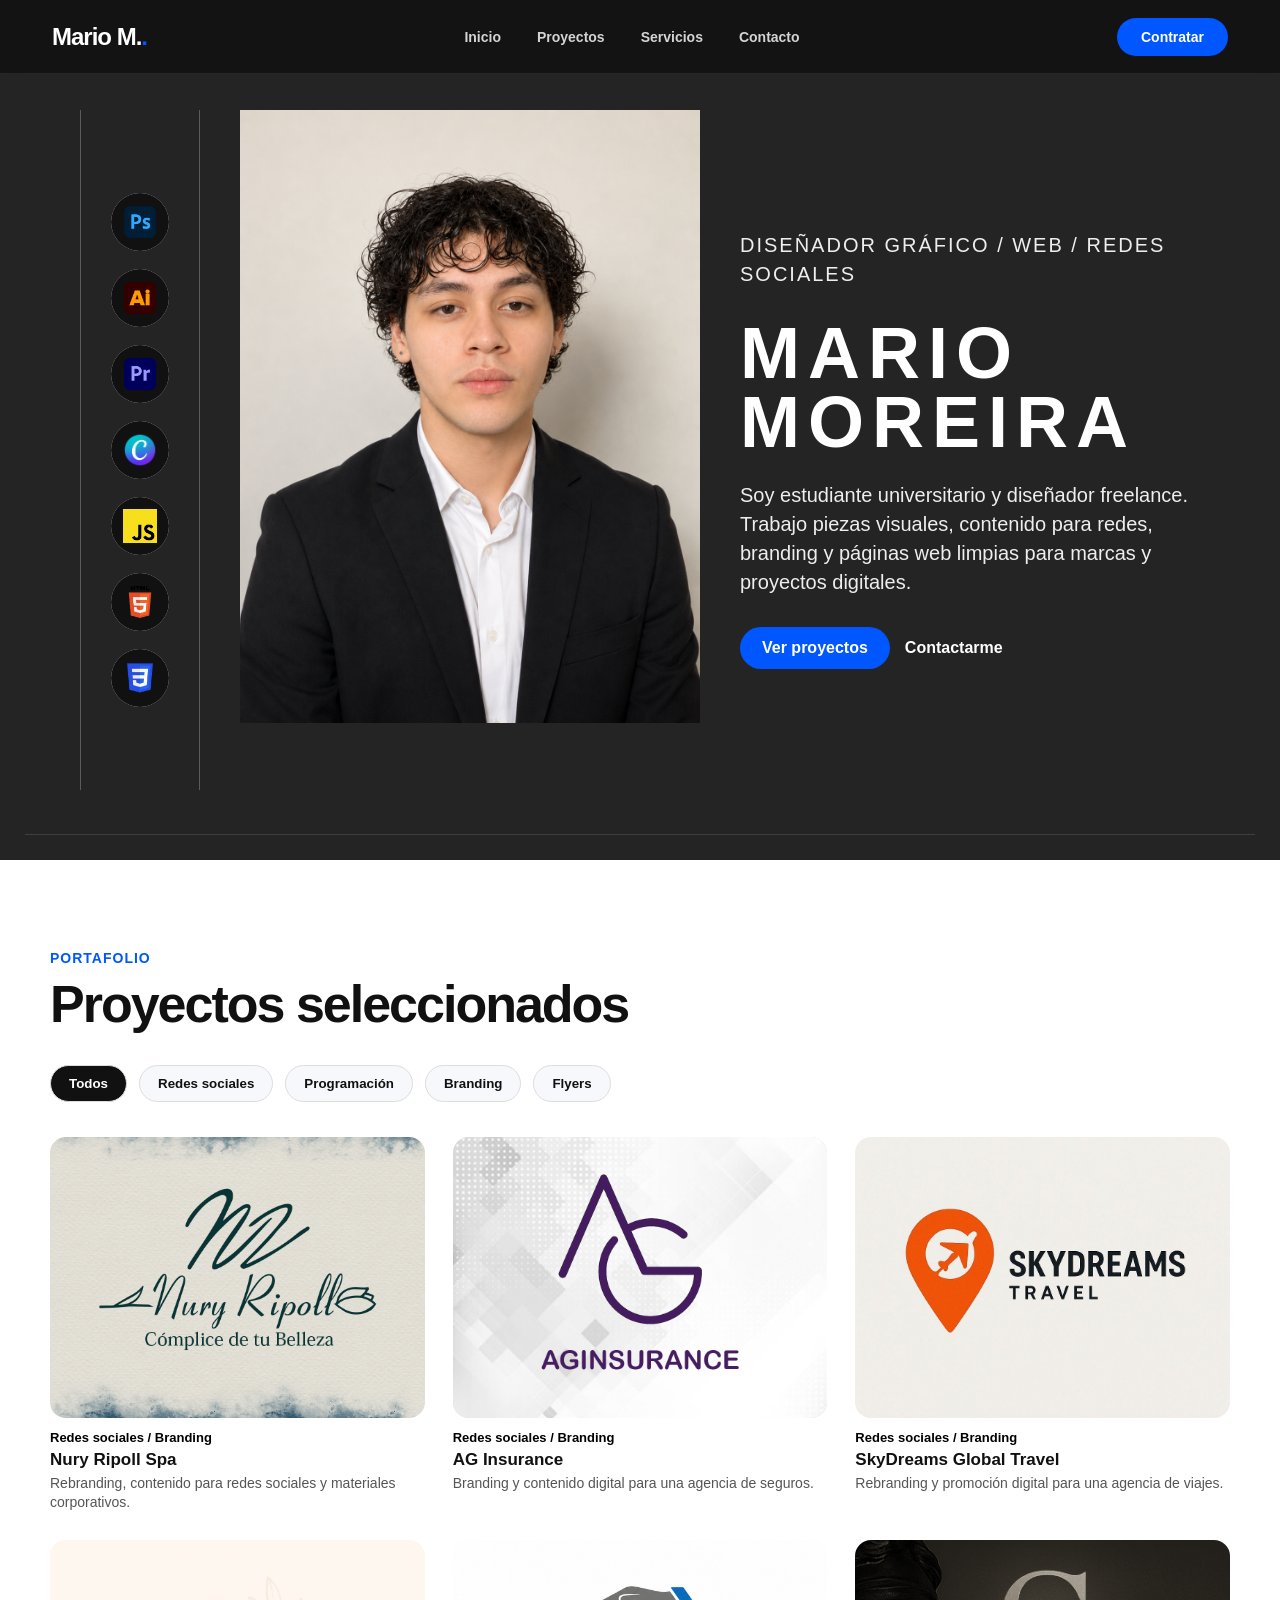
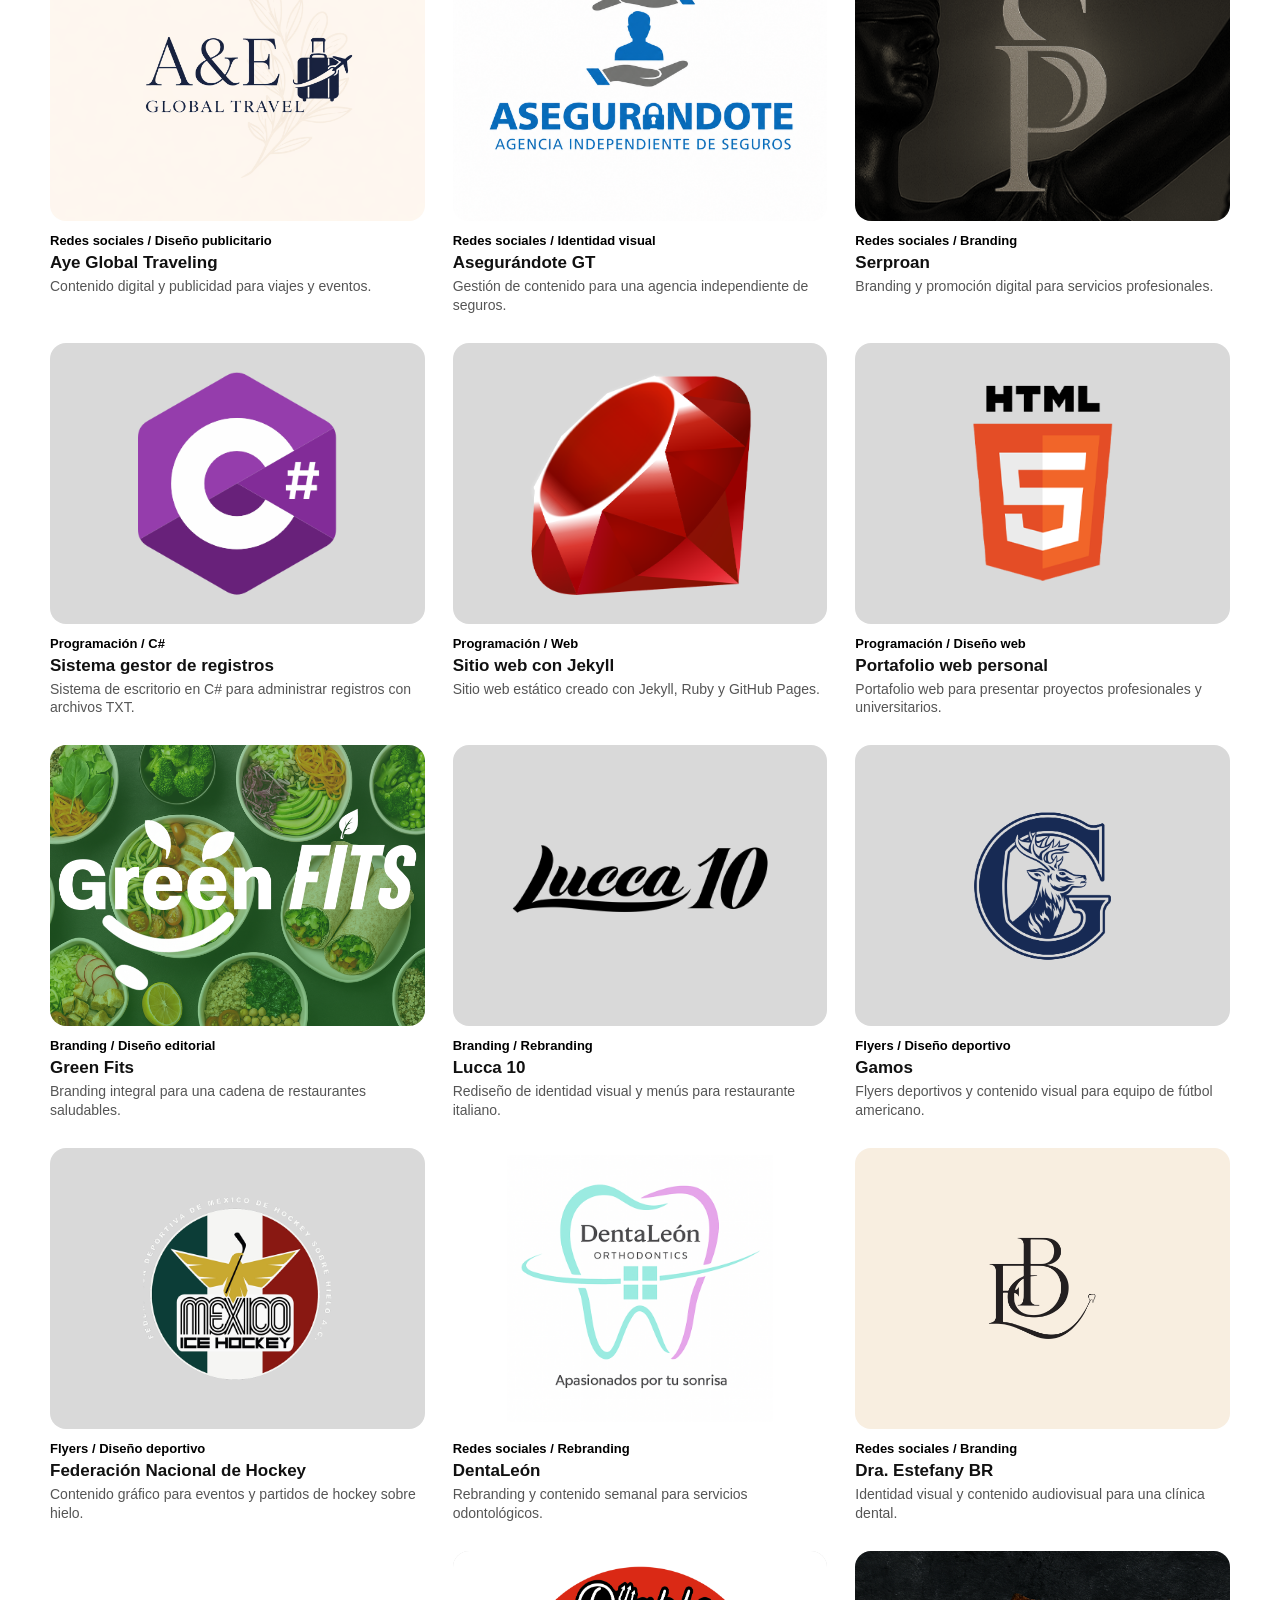
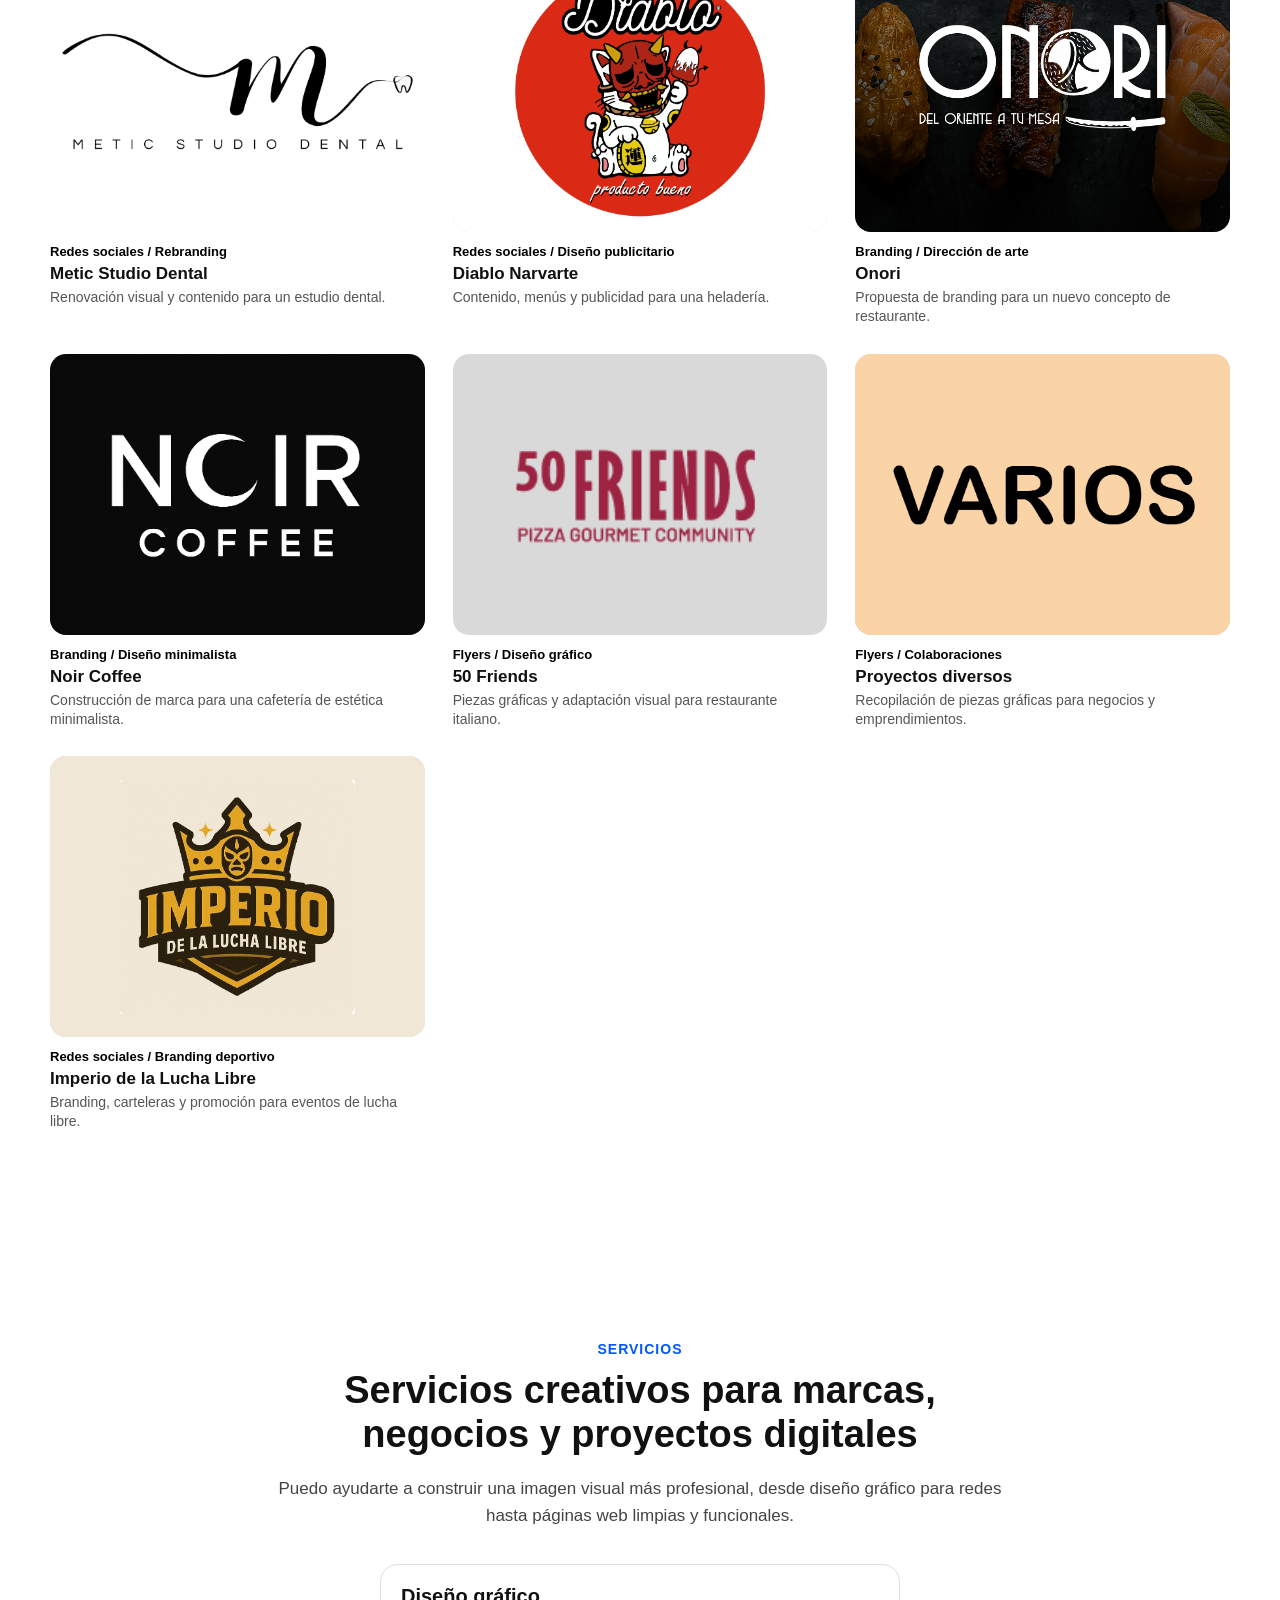
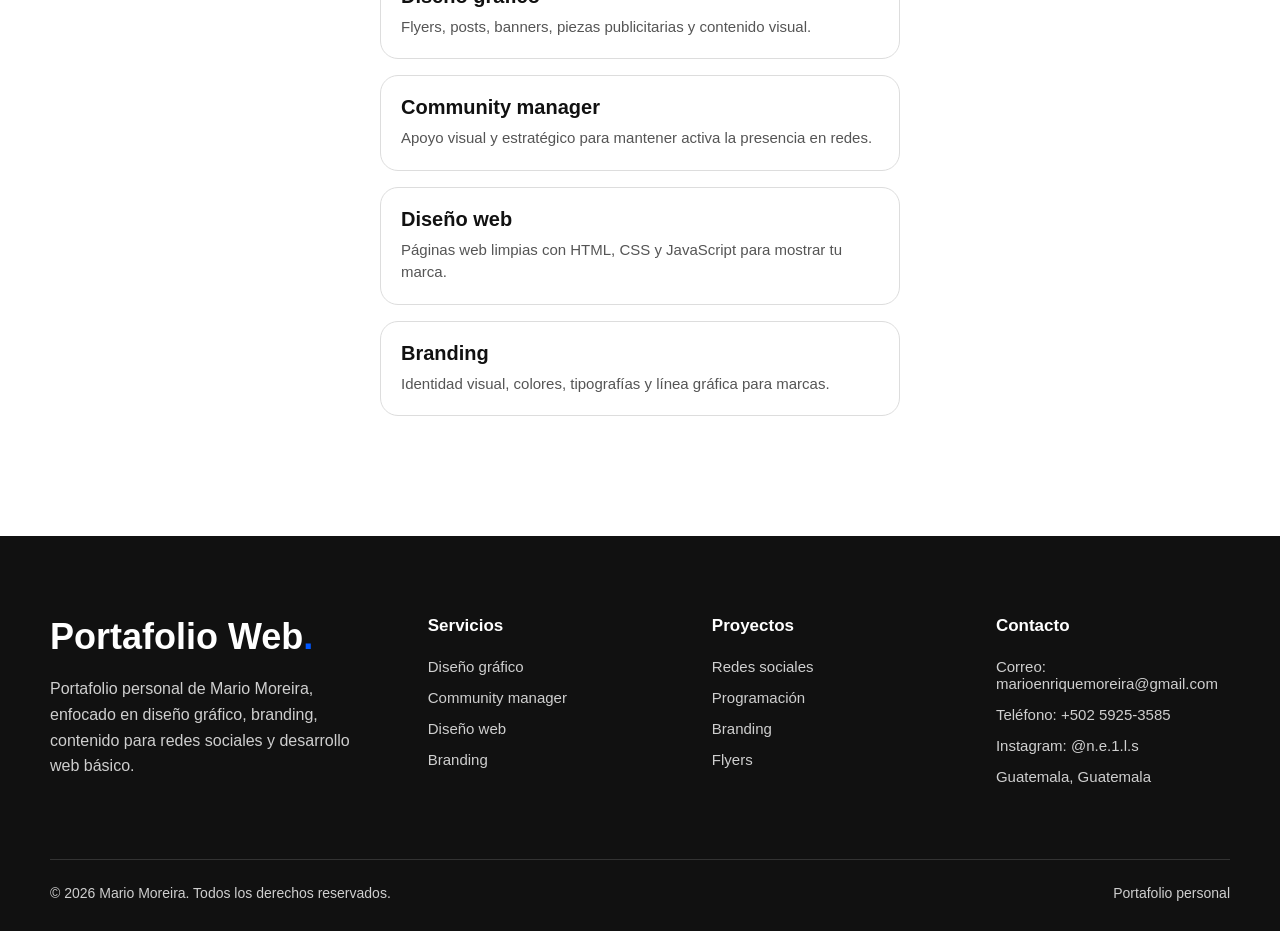
==== commit 75789a2f: "redes soaialces cmomit" ====
--- a/index.html
+++ b/index.html
@@ -114,7 +114,7 @@
             </div>
 
             <div class="hero-content">
-                <p class="hero-label">Diseñador gráfico / Web / Community Manager</p>
+                <p class="hero-label">Diseñador gráfico / Web / Redes sociales</p>
 
                 <h1>
                     Mario <br>
